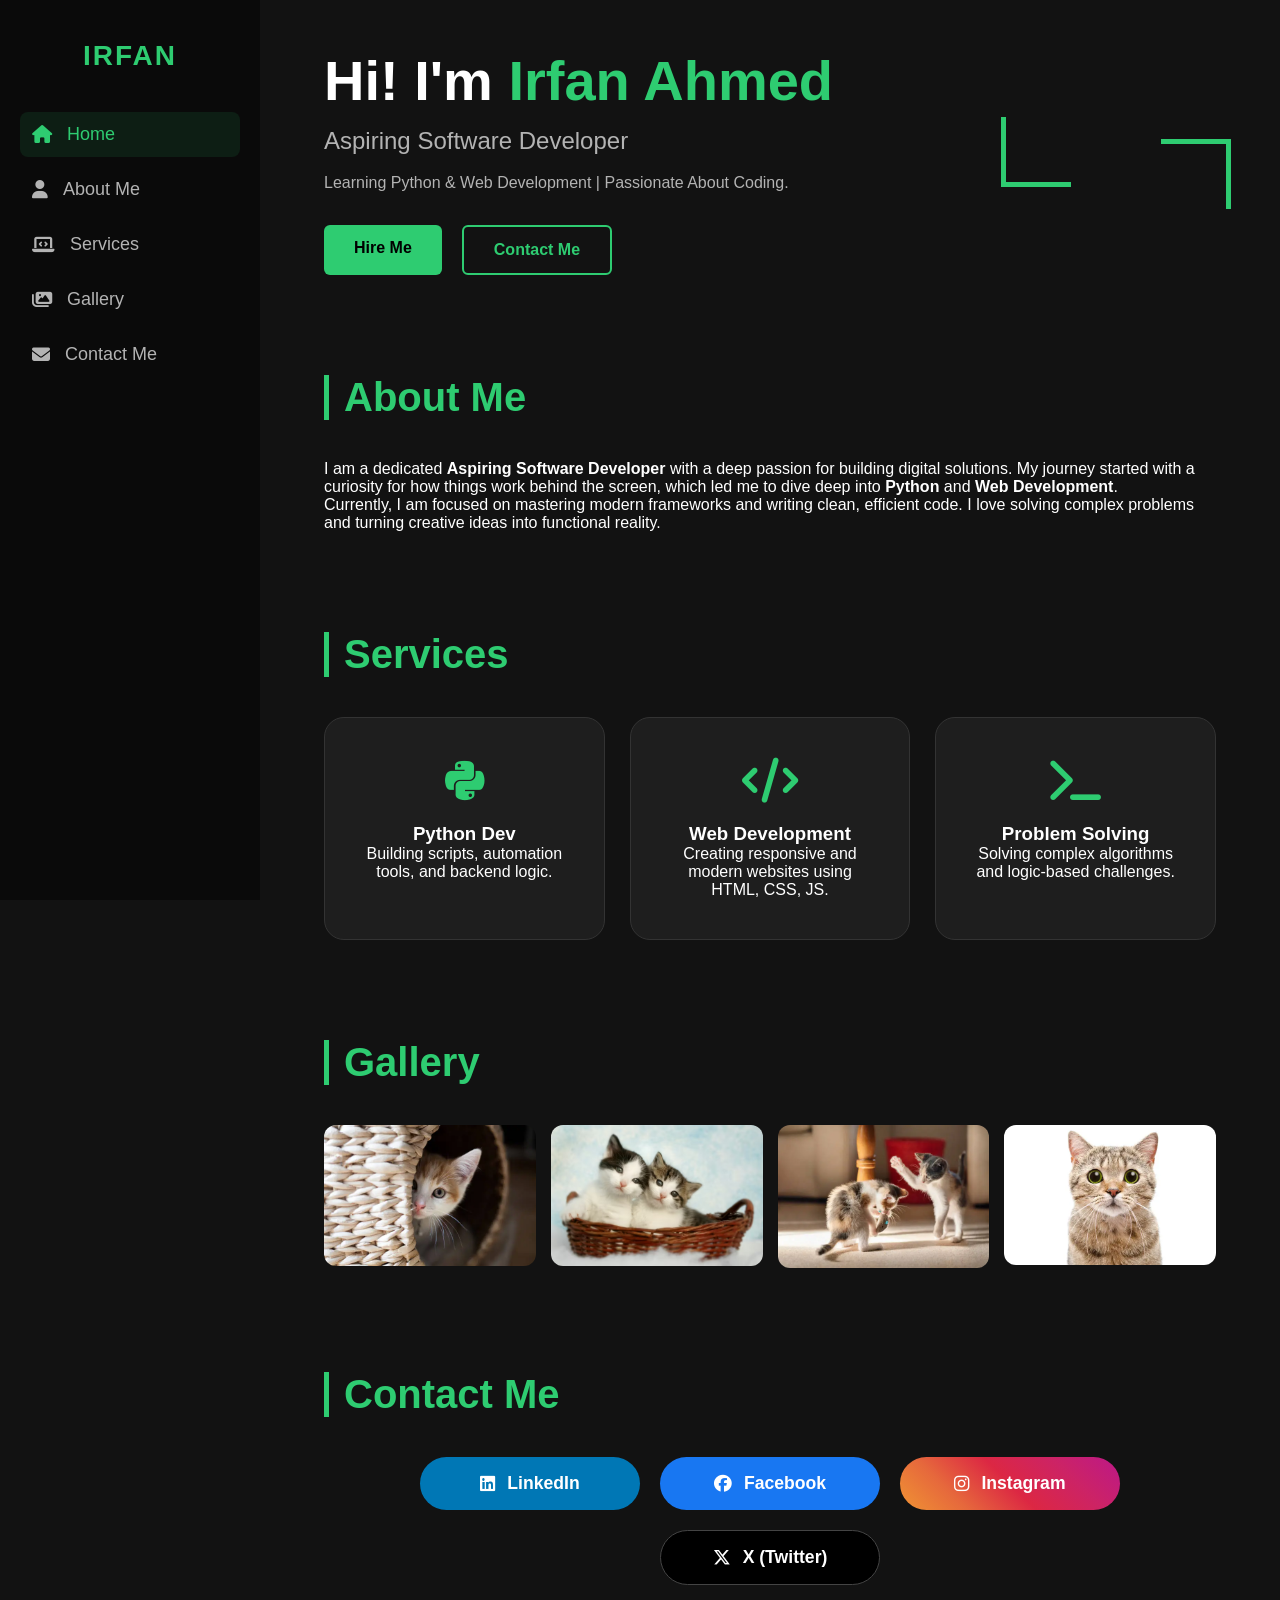
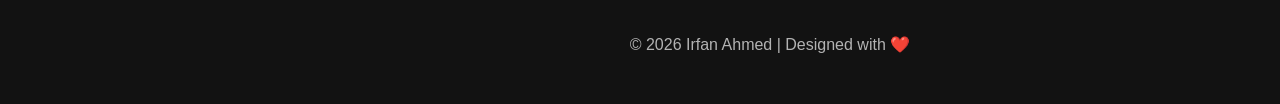
==== index.html @ c58e67e4 "code update" ====
<!DOCTYPE html>
<html lang="en">
<head>
    <meta charset="UTF-8">
    <meta name="viewport" content="width=device-width, initial-scale=1.0">
    <title>Irfan Ahmed | Portfolio</title>
    <link rel="stylesheet" href="style.css">
    <link rel="stylesheet" href="https://cdnjs.cloudflare.com/ajax/libs/font-awesome/6.4.0/css/all.min.css">
</head>
<body>

    <div class="menu-btn" id="menuBtn">
        <i class="fas fa-bars"></i>
    </div>

    <div class="container">
        <nav class="sidebar" id="sidebar">
            <div class="logo">IRFAN</div>
            <ul>
                <li class="active"><a href="#home"><i class="fas fa-home"></i> Home</a></li>
                <li><a href="#about"><i class="fas fa-user"></i> About Me</a></li>
                <li><a href="#services"><i class="fas fa-laptop-code"></i> Services</a></li>
                <li><a href="#gallery"><i class="fas fa-images"></i> Gallery</a></li>
                <li><a href="#contact"><i class="fas fa-envelope"></i> Contact Me</a></li>
            </ul>
        </nav>

        <main class="content">
            
            <section id="home" class="section reduced-gap">
                <div class="hero-wrapper">
                    <div class="hero-text">
                        <h1>Hi! I'm <span>Irfan Ahmed</span></h1>
                        <h3>Aspiring Software Developer</h3>
                        <p>Learning Python & Web Development | Passionate About Coding.</p>
                        <div class="btn-group">
                            <a href="#contact" class="btn btn-fill">Hire Me</a>
                            <a href="#contact" class="btn btn-outline">Contact Me</a>
                        </div>
                    </div>
                    <div class="hero-img">
                        <div class="img-box">
                            <img src="image/photo.JPG" alt="">
                            <div class="frame top-right"></div>
                            <div class="frame bottom-left"></div>
                        </div>
                    </div>
                </div>
            </section>

            <section id="about" class="section reduced-gap">
                <h2 class="section-title">About Me</h2>
                <div class="about-card">
                    <p>I am a dedicated <strong>Aspiring Software Developer</strong> with a deep passion for building digital solutions. My journey started with a curiosity for how things work behind the screen, which led me to dive deep into <strong>Python</strong> and <strong>Web Development</strong>.</p>
                    <p>Currently, I am focused on mastering modern frameworks and writing clean, efficient code. I love solving complex problems and turning creative ideas into functional reality.</p>
                </div>
            </section>

            <section id="services" class="section reduced-gap">
                <h2 class="section-title">Services</h2>
                <div class="services-grid">
                    <div class="service-card">
                        <i class="fab fa-python"></i>
                        <h3>Python Dev</h3>
                        <p>Building scripts, automation tools, and backend logic.</p>
                    </div>
                    <div class="service-card">
                        <i class="fas fa-code"></i>
                        <h3>Web Development</h3>
                        <p>Creating responsive and modern websites using HTML, CSS, JS.</p>
                    </div>
                    <div class="service-card">
                        <i class="fas fa-terminal"></i>
                        <h3>Problem Solving</h3>
                        <p>Solving complex algorithms and logic-based challenges.</p>
                    </div>
                </div>
            </section>

            <section id="gallery" class="section reduced-gap">
                <h2 class="section-title">Gallery</h2>
                <div class="gallery-grid">
                    <div class="gallery-item"><img src="image/cat.png" alt="Work 1"></div>
                    <div class="gallery-item"><img src="image/cat2.png" alt="Work 2"></div>
                    <div class="gallery-item"><img src="image/cat3.png" alt="Work 3"></div>
                    <div class="gallery-item"><img src="image/cat4.png" alt="Work 4"></div>
                </div>
            </section>

            <section id="contact" class="section reduced-gap">
                <h2 class="section-title">Contact Me</h2>
                <div class="social-wrapper">
                    <a href="https://linkedin.com/in/irfan-ahmed-ofc" target="_blank" class="social-btn linkedin">
                        <i class="fab fa-linkedin"></i> LinkedIn
                    </a>
                    <a href="https://facebook.com/irfanahmed.ofc" target="_blank" class="social-btn facebook">
                        <i class="fab fa-facebook"></i> Facebook
                    </a>
                    <a href="https://instagram.com/irfanahmed.ofc" target="_blank" class="social-btn instagram">
                        <i class="fab fa-instagram"></i> Instagram
                    </a>
                    <a href="https://x.com/Irfan_ahmed_ofc" target="_blank" class="social-btn x-twitter">
                        <i class="fab fa-x-twitter"></i> X (Twitter)
                    </a>
                </div>
                <footer class="footer">
                    <p>© 2026 Irfan Ahmed | Designed with ❤️</p>
                </footer>
            </section>

        </main>
    </div>

    <script src="script.js"></script>
</body>
</html>
---- style.css ----
:root {
    --primary: #2ecc71; 
    --dark: #121212;
    --sidebar-bg: #0a0a0a;
    --card-bg: #1e1e1e;
    --text-main: #ffffff;
    --text-dim: #b3b3b3;
    --transition: all 0.3s cubic-bezier(0.4, 0, 0.2, 1);
}

* {
    margin: 0; padding: 0; box-sizing: border-box;
    scroll-behavior: smooth;
    font-family: 'Segoe UI', Roboto, sans-serif;
}

body { background: var(--dark); color: var(--text-main); overflow-x: hidden; }

.sidebar {
    width: 260px; height: 100vh; background: var(--sidebar-bg);
    position: fixed; left: 0; top: 0; padding: 40px 20px;
    z-index: 1000; transition: var(--transition);
}

.logo { font-size: 28px; font-weight: 800; color: var(--primary); text-align: center; margin-bottom: 40px; letter-spacing: 2px; }

.sidebar ul { list-style: none; }
.sidebar li { margin-bottom: 10px; border-radius: 8px; transition: var(--transition); }
.sidebar li.active { background: rgba(46, 204, 113, 0.1); }
.sidebar a { text-decoration: none; color: var(--text-dim); display: flex; align-items: center; gap: 15px; font-size: 18px; padding: 12px; }
.sidebar li.active a, .sidebar li:hover a { color: var(--primary); }

.content { margin-left: 260px; padding: 0 5%; width: calc(100% - 260px); }
.section { min-height: 100vh; padding: 100px 0; display: flex; flex-direction: column; justify-content: center; }
.reduced-gap {
    min-height: auto !important; padding-top: 50px !important; padding-bottom: 50px !important; }
.section-title { font-size: 2.5rem; margin-bottom: 40px; color: var(--primary); border-left: 5px solid var(--primary); padding-left: 15px; }

.hero-wrapper { display: flex; align-items: center; justify-content: space-between; gap: 50px; }
.hero-text h1 { font-size: 3.5rem; line-height: 1.1; }
.hero-text h1 span { color: var(--primary); }
.hero-text h3 { color: var(--text-dim); font-weight: 400; margin: 15px 0; font-size: 1.5rem; }
.hero-text p { color: var(--text-dim); max-width: 500px; line-height: 1.6; }

.btn-group { display: flex; gap: 20px; margin-top: 30px; }
.btn { 
    position: relative; overflow: hidden; padding: 14px 30px; 
    border-radius: 6px; text-decoration: none; font-weight: bold; 
    transition: var(--transition); text-align: center;
}
.btn-fill { background: var(--primary); color: #000; border: none; }
.btn-outline { border: 2px solid var(--primary); color: var(--primary); }

.btn:hover { transform: translateY(-5px); box-shadow: 0 10px 20px rgba(46, 204, 113, 0.3); }
.btn:active { transform: translateY(-2px); }

.hero-img .img-box { position: relative; width: 200px; animation: float 4s ease-in-out infinite; }
.img-box img { width: 100%; border-radius: 15px; filter: grayscale(30%); }
.frame { position: absolute; width: 70px; height: 70px; border: 5px solid var(--primary); z-index: -1; }
.top-right { top: -15px; right: -15px; border-left: 0; border-bottom: 0; }
.bottom-left { bottom: -15px; left: -15px; border-right: 0; border-top: 0; }

@keyframes float {
    0%, 100% { transform: translateY(0); }
    50% { transform: translateY(-20px); }
}

.services-grid { display: grid; grid-template-columns: repeat(auto-fit, minmax(280px, 1fr)); gap: 25px; }
.service-card { 
    background: var(--card-bg); padding: 40px; border-radius: 20px; 
    text-align: center; transition: var(--transition); border: 1px solid #333;
}
.service-card i { font-size: 45px; color: var(--primary); margin-bottom: 20px; transition: 0.5s; }
.service-card:hover { transform: translateY(-10px); border-color: var(--primary); background: #252525; }
.service-card:hover i { transform: rotateY(360deg); }

.gallery-grid { display: grid; grid-template-columns: repeat(auto-fit, minmax(200px, 1fr)); gap: 15px; }
.gallery-item img { width: 100%; border-radius: 12px; transition: var(--transition); cursor: pointer; }
.gallery-item img:hover { transform: scale(1.05); filter: brightness(1.2); }

.social-wrapper { display: flex; flex-wrap: wrap; justify-content: center; gap: 20px; }
.social-btn { 
    padding: 16px 35px; border-radius: 50px; text-decoration: none; 
    color: #fff; font-weight: bold; display: flex; align-items: center; gap: 12px;
    transition: var(--transition); font-size: 1.1rem; min-width: 220px; justify-content: center;
    position: relative; overflow: hidden;
}
.linkedin { background: #0077b5; }
.facebook { background: #1877f2; }
.instagram { background: linear-gradient(45deg, #f09433, #e6683c, #dc2743, #cc2366, #bc1888); }
.x-twitter { background: #000; border: 1px solid #444; }

.social-btn:hover { transform: scale(1.1) rotate(-2deg); box-shadow: 0 10px 25px rgba(0,0,0,0.5); }

.ripple {
    position: absolute; background: rgba(255, 255, 255, 0.4);
    transform: translate(-50%, -50%); pointer-events: none;
    border-radius: 50%; animation: ripple-ani 0.6s linear;
}
@keyframes ripple-ani {
    from { width: 0; height: 0; opacity: 0.5; }
    to { width: 500px; height: 500px; opacity: 0; }
}

.footer { margin-top: 50px; text-align: center; color: var(--text-dim); }

.menu-btn { display: none; position: fixed; top: 20px; right: 20px; background: var(--primary); color: #000; padding: 12px; border-radius: 8px; z-index: 2000; cursor: pointer; }

@media (max-width: 992px) {
    .sidebar { left: -100%; width: 250px; }
    .sidebar.active { left: 0; }
    .menu-btn { display: block; }
    .content { margin-left: 0; width: 100%; }
    .hero-wrapper { flex-direction: column-reverse; text-align: center; }
    .btn-group { justify-content: center; }
    .hero-text h1 { font-size: 2.8rem; }
}
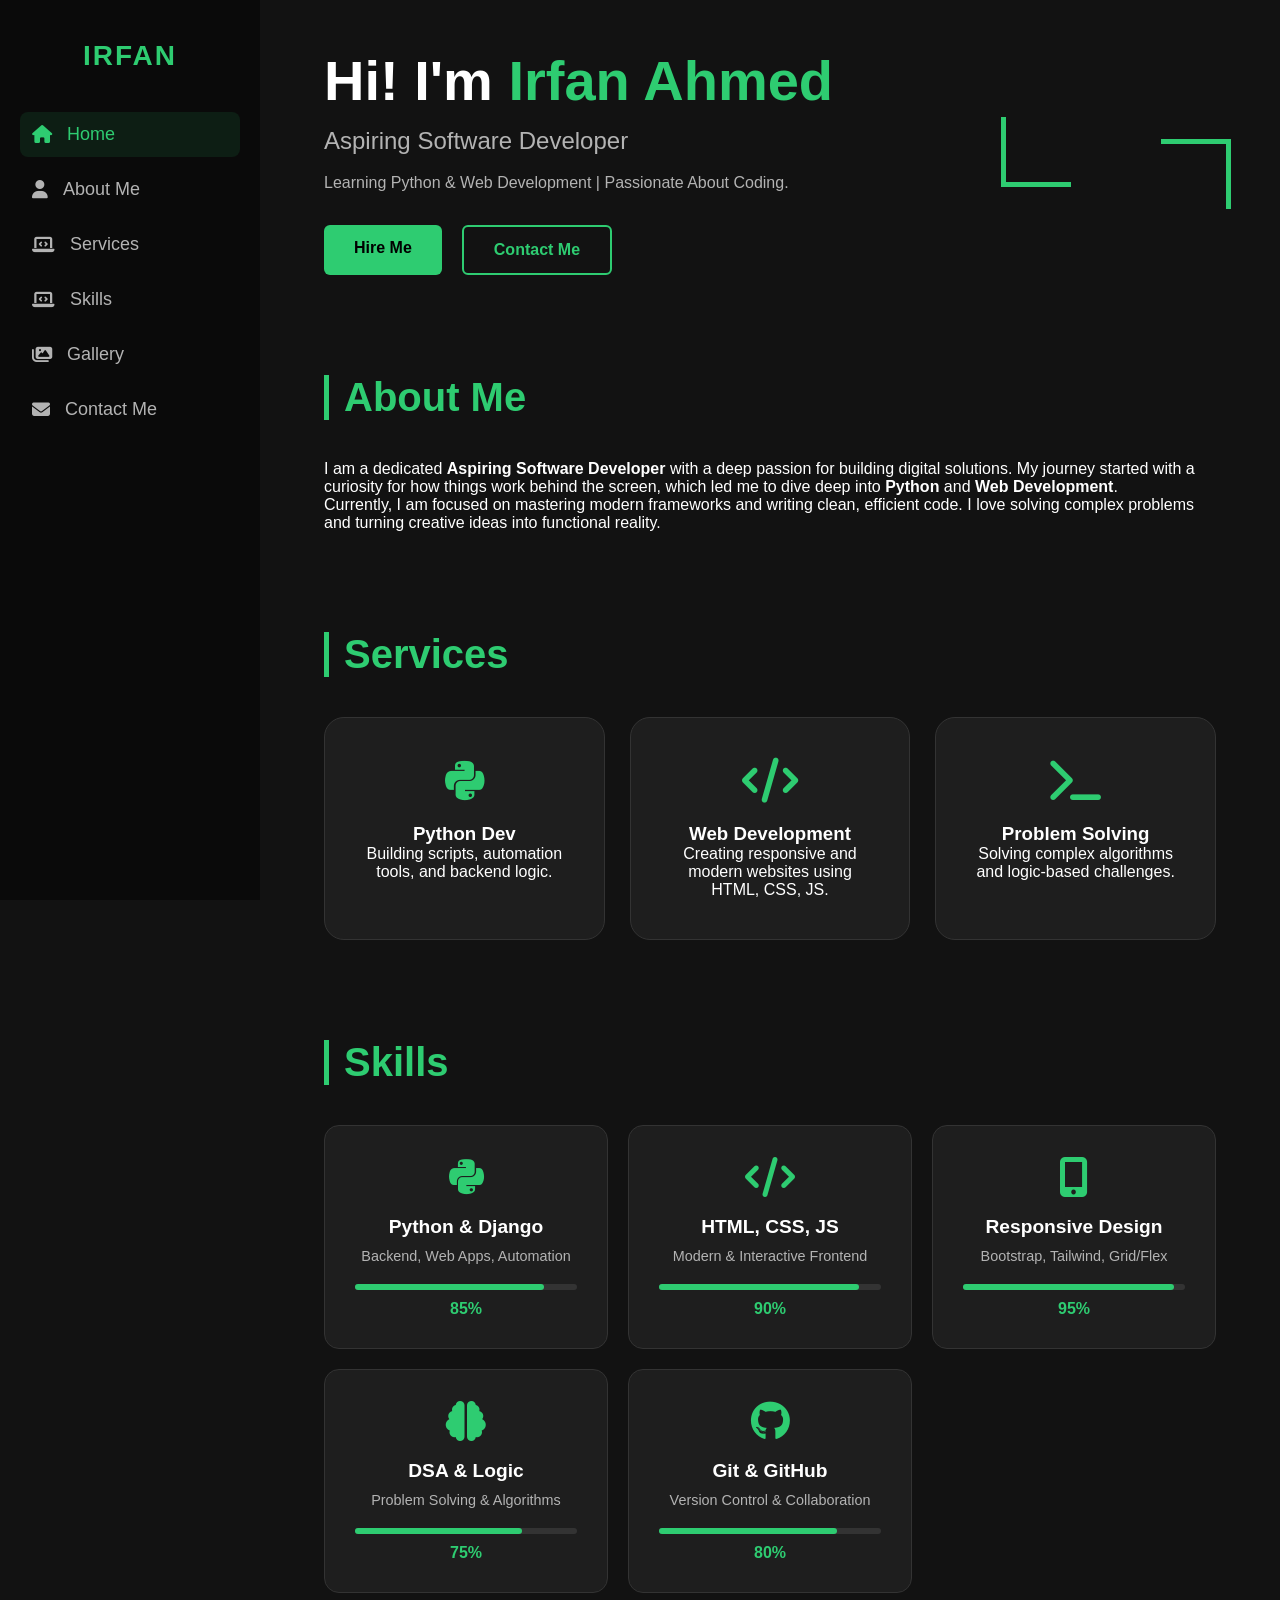
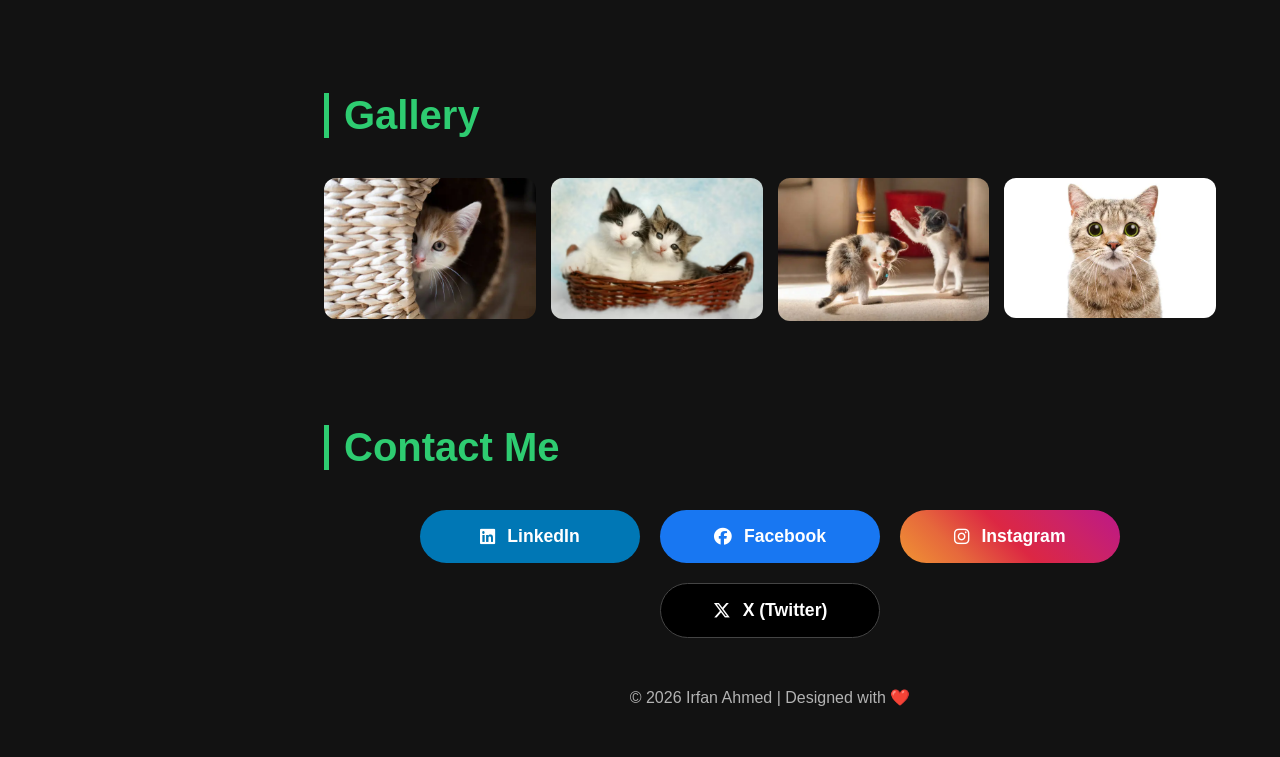
==== commit f490c6c0: "added skills" ====
--- a/index.html
+++ b/index.html
@@ -20,6 +20,7 @@
                 <li class="active"><a href="#home"><i class="fas fa-home"></i> Home</a></li>
                 <li><a href="#about"><i class="fas fa-user"></i> About Me</a></li>
                 <li><a href="#services"><i class="fas fa-laptop-code"></i> Services</a></li>
+                <li><a href="#skills"><i class="fas fa-laptop-code"></i> Skills</a></li>
                 <li><a href="#gallery"><i class="fas fa-images"></i> Gallery</a></li>
                 <li><a href="#contact"><i class="fas fa-envelope"></i> Contact Me</a></li>
             </ul>
@@ -77,6 +78,61 @@
                 </div>
             </section>
 
+            <section id="skills" class="section reduced-gap">
+                <h2 class="section-title">Skills</h2>
+                <div class="skills-grid">
+                    <div class="skill-card">
+                        <div class="skill-icon"><i class="fab fa-python"></i></div>
+                        <h3>Python & Django</h3>
+                        <p>Backend, Web Apps, Automation</p>
+                        <div class="skill-progress">
+                            <div class="progress" style="width: 85%;"></div>
+                        </div>
+                        <span class="percent">85%</span>
+                    </div>
+
+                    <div class="skill-card">
+                        <div class="skill-icon"><i class="fas fa-code"></i></div>
+                        <h3>HTML, CSS, JS</h3>
+                        <p>Modern & Interactive Frontend</p>
+                        <div class="skill-progress">
+                            <div class="progress" style="width: 90%;"></div>
+                        </div>
+                        <span class="percent">90%</span>
+                    </div>
+
+                    <div class="skill-card">
+                        <div class="skill-icon"><i class="fas fa-mobile-alt"></i></div>
+                        <h3>Responsive Design</h3>
+                        <p>Bootstrap, Tailwind, Grid/Flex</p>
+                        <div class="skill-progress">
+                            <div class="progress" style="width: 95%;"></div>
+                        </div>
+                        <span class="percent">95%</span>
+                    </div>
+
+                    <div class="skill-card">
+                        <div class="skill-icon"><i class="fas fa-brain"></i></div>
+                        <h3>DSA & Logic</h3>
+                        <p>Problem Solving & Algorithms</p>
+                        <div class="skill-progress">
+                            <div class="progress" style="width: 75%;"></div>
+                        </div>
+                        <span class="percent">75%</span>
+                    </div>
+
+                    <div class="skill-card">
+                        <div class="skill-icon"><i class="fab fa-github"></i></div>
+                        <h3>Git & GitHub</h3>
+                        <p>Version Control & Collaboration</p>
+                        <div class="skill-progress">
+                            <div class="progress" style="width: 80%;"></div>
+                        </div>
+                        <span class="percent">80%</span>
+                     </div>
+                </div>
+            </section>
+
             <section id="gallery" class="section reduced-gap">
                 <h2 class="section-title">Gallery</h2>
                 <div class="gallery-grid">
--- a/style.css
+++ b/style.css
@@ -32,8 +32,7 @@
 
 .content { margin-left: 260px; padding: 0 5%; width: calc(100% - 260px); }
 .section { min-height: 100vh; padding: 100px 0; display: flex; flex-direction: column; justify-content: center; }
-.reduced-gap {
-    min-height: auto !important; padding-top: 50px !important; padding-bottom: 50px !important; }
+.reduced-gap { min-height: auto !important; padding-top: 50px !important; padding-bottom: 50px !important; }
 .section-title { font-size: 2.5rem; margin-bottom: 40px; color: var(--primary); border-left: 5px solid var(--primary); padding-left: 15px; }
 
 .hero-wrapper { display: flex; align-items: center; justify-content: space-between; gap: 50px; }
@@ -73,6 +72,17 @@
 .service-card i { font-size: 45px; color: var(--primary); margin-bottom: 20px; transition: 0.5s; }
 .service-card:hover { transform: translateY(-10px); border-color: var(--primary); background: #252525; }
 .service-card:hover i { transform: rotateY(360deg); }
+
+.skills-grid { display: grid; grid-template-columns: repeat(auto-fit, minmax(250px, 1fr)); gap: 20px; }
+.skill-card { background: var(--card-bg); padding: 30px; border-radius: 15px; text-align: center; border: 1px solid #333; transition: var(--transition); position: relative; overflow: hidden; }
+.skill-icon { font-size: 40px; color: var(--primary); margin-bottom: 15px; }
+.skill-card h3 { font-size: 1.2rem; margin-bottom: 10px; }
+.skill-card p { font-size: 0.9rem; color: var(--text-dim); margin-bottom: 20px; }
+.skill-progress { height: 6px; background: #333; border-radius: 10px; margin-bottom: 10px; }
+.skill-progress .progress { height: 100%; background: var(--primary); border-radius: 10px; width: 0; transition: width 1.5s ease-in-out; }
+.percent { font-weight: bold; color: var(--primary); }
+.skill-card:hover { transform: translateY(-10px); border-color: var(--primary); box-shadow: 0 10px 20px rgba(46, 204, 113, 0.1); }
+.skill-card:hover .skill-icon { transform: scale(1.1); }
 
 .gallery-grid { display: grid; grid-template-columns: repeat(auto-fit, minmax(200px, 1fr)); gap: 15px; }
 .gallery-item img { width: 100%; border-radius: 12px; transition: var(--transition); cursor: pointer; }
@@ -114,4 +124,5 @@
     .hero-wrapper { flex-direction: column-reverse; text-align: center; }
     .btn-group { justify-content: center; }
     .hero-text h1 { font-size: 2.8rem; }
-}+}
+
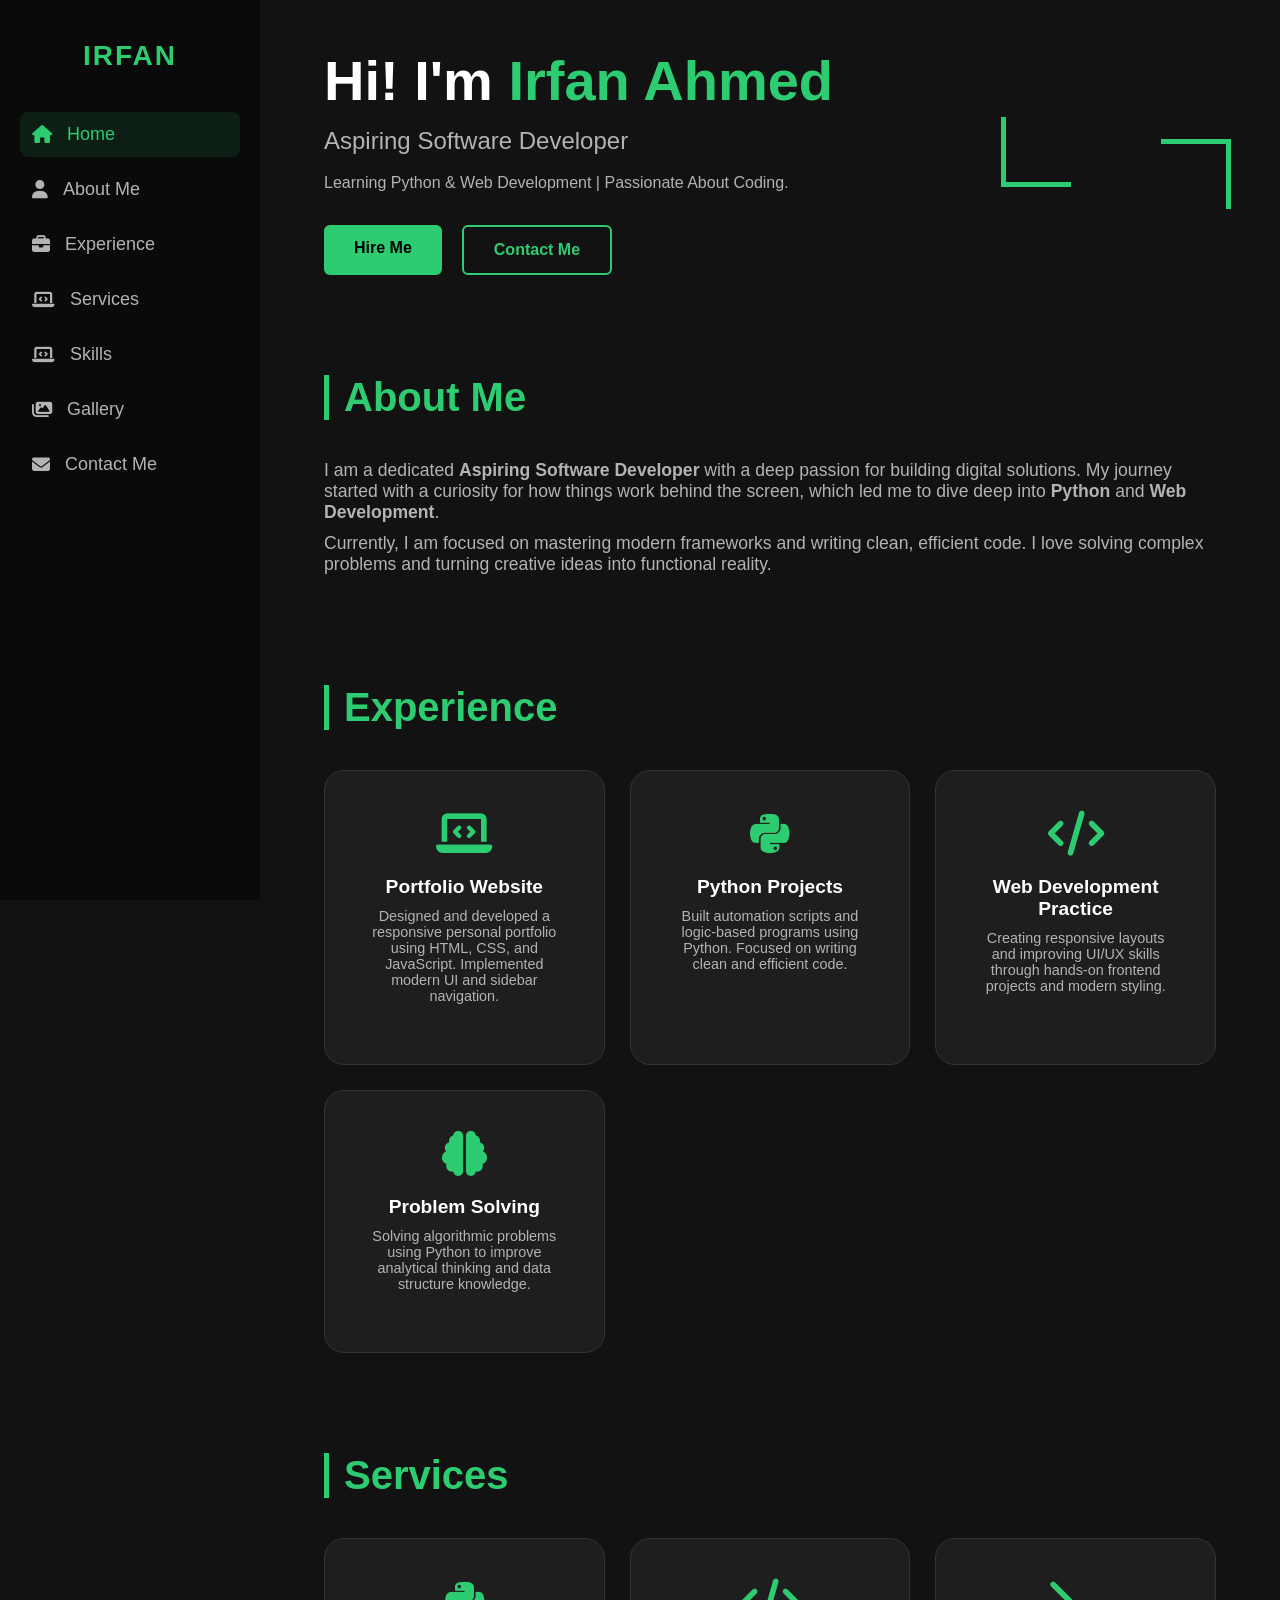
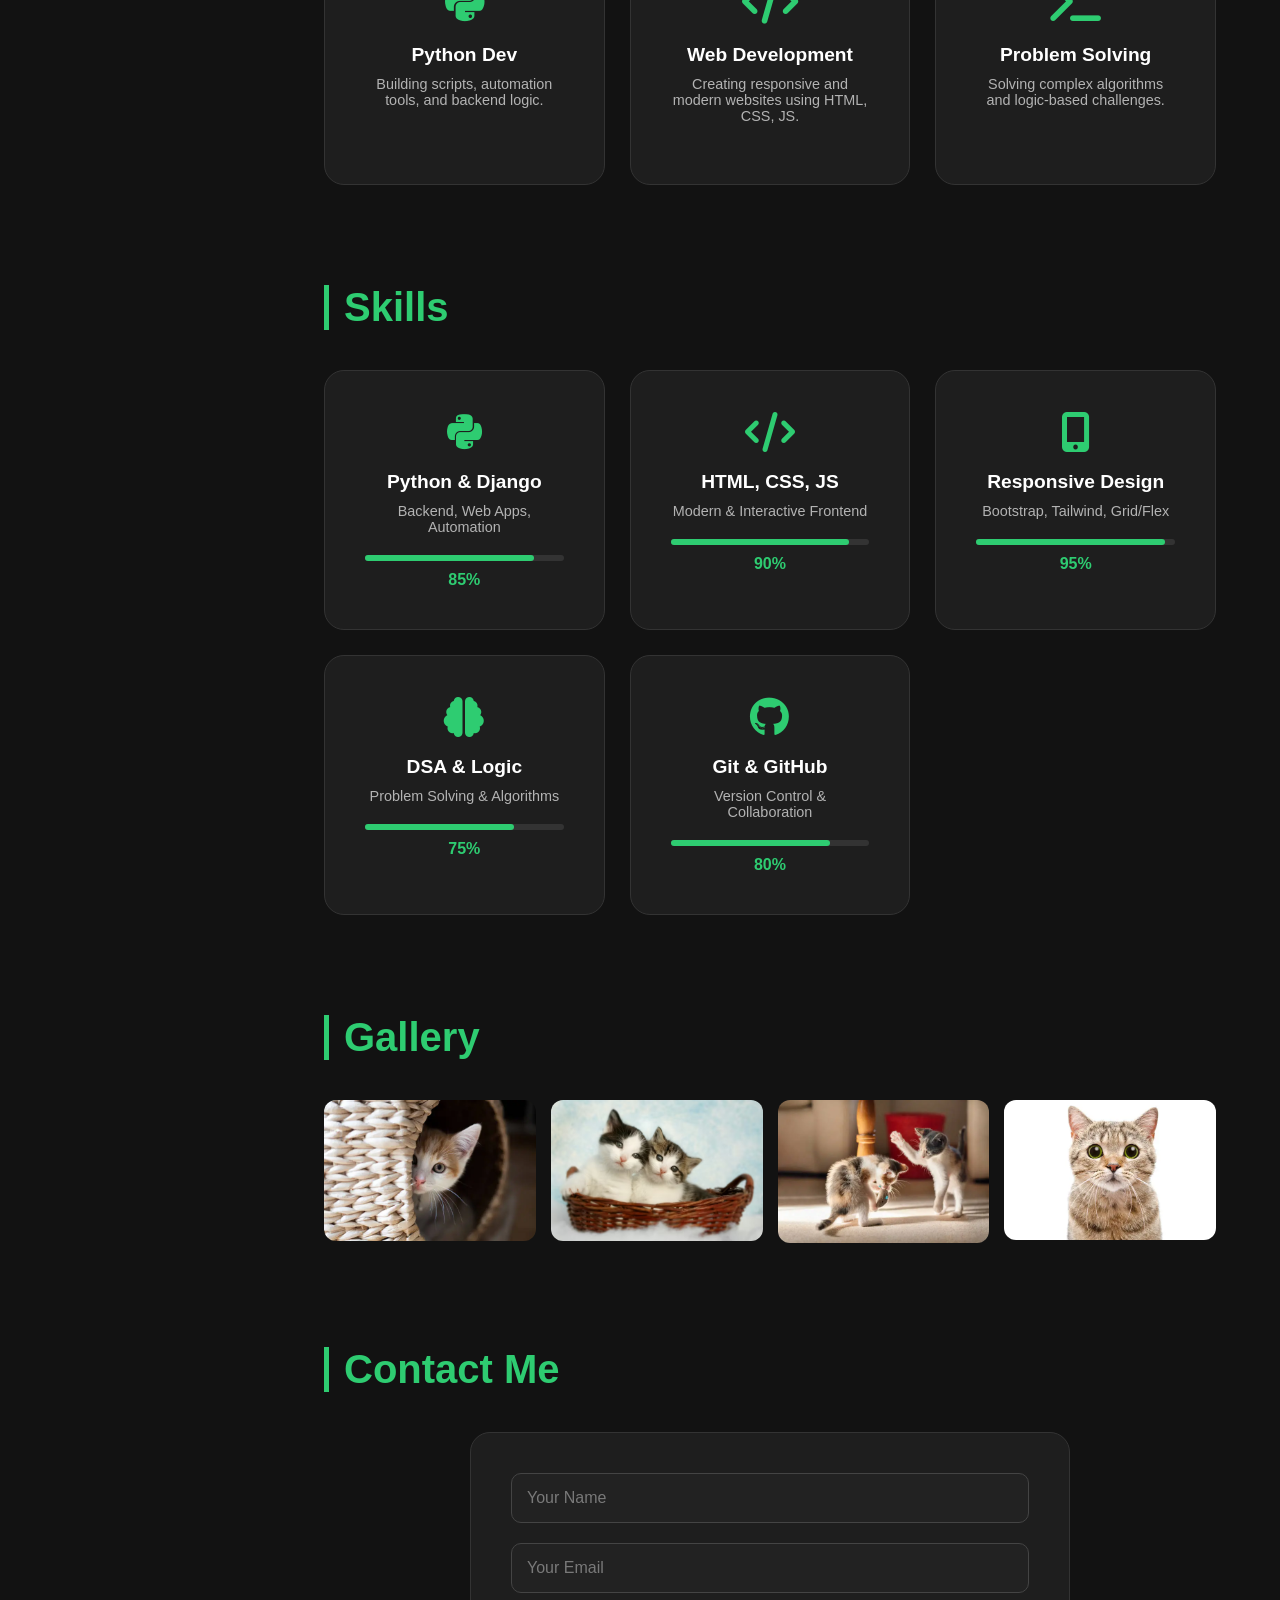
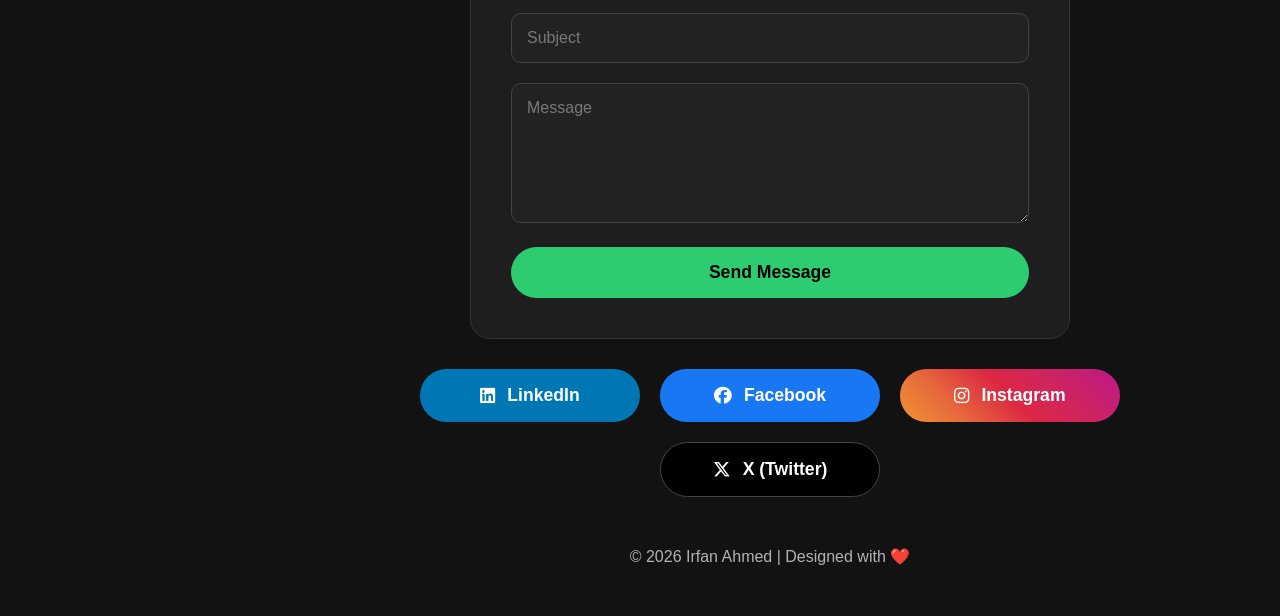
==== commit 0bd7125d: "code update" ====
--- a/index.html
+++ b/index.html
@@ -19,6 +19,7 @@
             <ul>
                 <li class="active"><a href="#home"><i class="fas fa-home"></i> Home</a></li>
                 <li><a href="#about"><i class="fas fa-user"></i> About Me</a></li>
+                <li><a href="#experience"><i class="fas fa-briefcase"></i> Experience</a></li>
                 <li><a href="#services"><i class="fas fa-laptop-code"></i> Services</a></li>
                 <li><a href="#skills"><i class="fas fa-laptop-code"></i> Skills</a></li>
                 <li><a href="#gallery"><i class="fas fa-images"></i> Gallery</a></li>
@@ -57,6 +58,32 @@
                 </div>
             </section>
 
+            <section id="experience" class="section reduced-gap">
+                <h2 class="section-title">Experience</h2>
+                <div class="services-grid">
+                    <div class="service-card">
+                        <i class="fas fa-laptop-code"></i>
+                        <h3>Portfolio Website</h3>
+                        <p>Designed and developed a responsive personal portfolio using HTML, CSS, and JavaScript. Implemented modern UI and sidebar navigation.</p>
+                    </div>
+                    <div class="service-card">
+                        <i class="fab fa-python"></i>
+                        <h3>Python Projects</h3>
+                        <p>Built automation scripts and logic-based programs using Python. Focused on writing clean and efficient code.</p>
+                    </div>
+                    <div class="service-card">
+                        <i class="fas fa-code"></i>
+                        <h3>Web Development Practice</h3>
+                        <p>Creating responsive layouts and improving UI/UX skills through hands-on frontend projects and modern styling.</p>
+                    </div>
+                    <div class="service-card">
+                        <i class="fas fa-brain"></i>
+                        <h3>Problem Solving</h3>
+                        <p>Solving algorithmic problems using Python to improve analytical thinking and data structure knowledge.</p>
+                    </div>
+                </div>
+            </section>
+
             <section id="services" class="section reduced-gap">
                 <h2 class="section-title">Services</h2>
                 <div class="services-grid">
@@ -143,8 +170,24 @@
                 </div>
             </section>
 
-            <section id="contact" class="section reduced-gap">
-                <h2 class="section-title">Contact Me</h2>
+             <section id="contact" class="section reduced-gap">
+                <h2 class="section-title">Contact Me</h2> 
+                <div class="contact-container">
+                <form action="https://formspree.io/f/xbdwjrvw" method="POST" class="contact-form">
+                    <div class="input-group">
+                        <input type="text" name="name" placeholder="Your Name" required>
+                    </div>
+                    <div class="input-group">
+                        <input type="email" name="email" placeholder="Your Email" required>
+                    </div>
+                    <div class="input-group">
+                        <input type="text" name="subject" placeholder="Subject" required>
+                    </div>
+                    <div class="input-group">
+                        <textarea name="message" placeholder="Message" rows="6" required></textarea>
+                    </div>
+                    <button type="submit" class="btn btn-fill submit-btn">Send Message</button>
+                </form>
                 <div class="social-wrapper">
                     <a href="https://linkedin.com/in/irfan-ahmed-ofc" target="_blank" class="social-btn linkedin">
                         <i class="fab fa-linkedin"></i> LinkedIn
@@ -159,10 +202,12 @@
                         <i class="fab fa-x-twitter"></i> X (Twitter)
                     </a>
                 </div>
+                </div>
+
                 <footer class="footer">
                     <p>© 2026 Irfan Ahmed | Designed with ❤️</p>
                 </footer>
-            </section>
+             </section>
 
         </main>
     </div>
--- a/style.css
+++ b/style.css
@@ -63,6 +63,7 @@
     0%, 100% { transform: translateY(0); }
     50% { transform: translateY(-20px); }
 }
+.about-card p { font-size: 1.1rem; color: var(--text-dim); margin-bottom: 10px; }
 
 .services-grid { display: grid; grid-template-columns: repeat(auto-fit, minmax(280px, 1fr)); gap: 25px; }
 .service-card { 
@@ -70,11 +71,13 @@
     text-align: center; transition: var(--transition); border: 1px solid #333;
 }
 .service-card i { font-size: 45px; color: var(--primary); margin-bottom: 20px; transition: 0.5s; }
+.service-card h3 { font-size: 1.2rem; margin-bottom: 10px; }
+.service-card p { font-size: 0.9rem; color: var(--text-dim); margin-bottom: 20px; }
 .service-card:hover { transform: translateY(-10px); border-color: var(--primary); background: #252525; }
 .service-card:hover i { transform: rotateY(360deg); }
 
-.skills-grid { display: grid; grid-template-columns: repeat(auto-fit, minmax(250px, 1fr)); gap: 20px; }
-.skill-card { background: var(--card-bg); padding: 30px; border-radius: 15px; text-align: center; border: 1px solid #333; transition: var(--transition); position: relative; overflow: hidden; }
+.skills-grid { display: grid; grid-template-columns: repeat(auto-fit, minmax(280px, 1fr)); gap: 25px; }
+.skill-card { background: var(--card-bg); padding: 40px; border-radius: 20px; text-align: center; border: 1px solid #333; transition: var(--transition); position: relative; overflow: hidden; }
 .skill-icon { font-size: 40px; color: var(--primary); margin-bottom: 15px; }
 .skill-card h3 { font-size: 1.2rem; margin-bottom: 10px; }
 .skill-card p { font-size: 0.9rem; color: var(--text-dim); margin-bottom: 20px; }
@@ -126,3 +129,20 @@
     .hero-text h1 { font-size: 2.8rem; }
 }
 
+
+.contact-form {background: var(--card-bg); padding: 40px; border-radius: 20px; border: 1px solid #333; max-width: 600px; margin: 0 auto 30px auto; transition: var(--transition);}
+.contact-form:hover { border-color: var(--primary); }
+.input-group { margin-bottom: 20px;}
+.input-group input, 
+.input-group textarea { width: 100%; padding: 15px; background: rgba(255, 255, 255, 0.02); border: 1px solid #444; border-radius: 10px; color: var(--text-main); font-size: 1rem; outline: none; transition: var(--transition); font-family: inherit; }
+.input-group input:focus, 
+.input-group textarea:focus { border-color: var(--primary); background: transparent; box-shadow: 0 0 15px rgba(46, 204, 113, 0.1);}
+.input-group input::placeholder,
+.input-group textarea::placeholder { color: var(--text-dim); opacity: 0.6;}
+.submit-btn { width: 100%; cursor: pointer; border: none; font-size: 1.1rem; padding: 15px 0; border-radius: 50px !important; display: block;}
+
+@media (max-width: 600px) {
+    .contact-form {
+        padding: 25px 15px;
+    }
+}
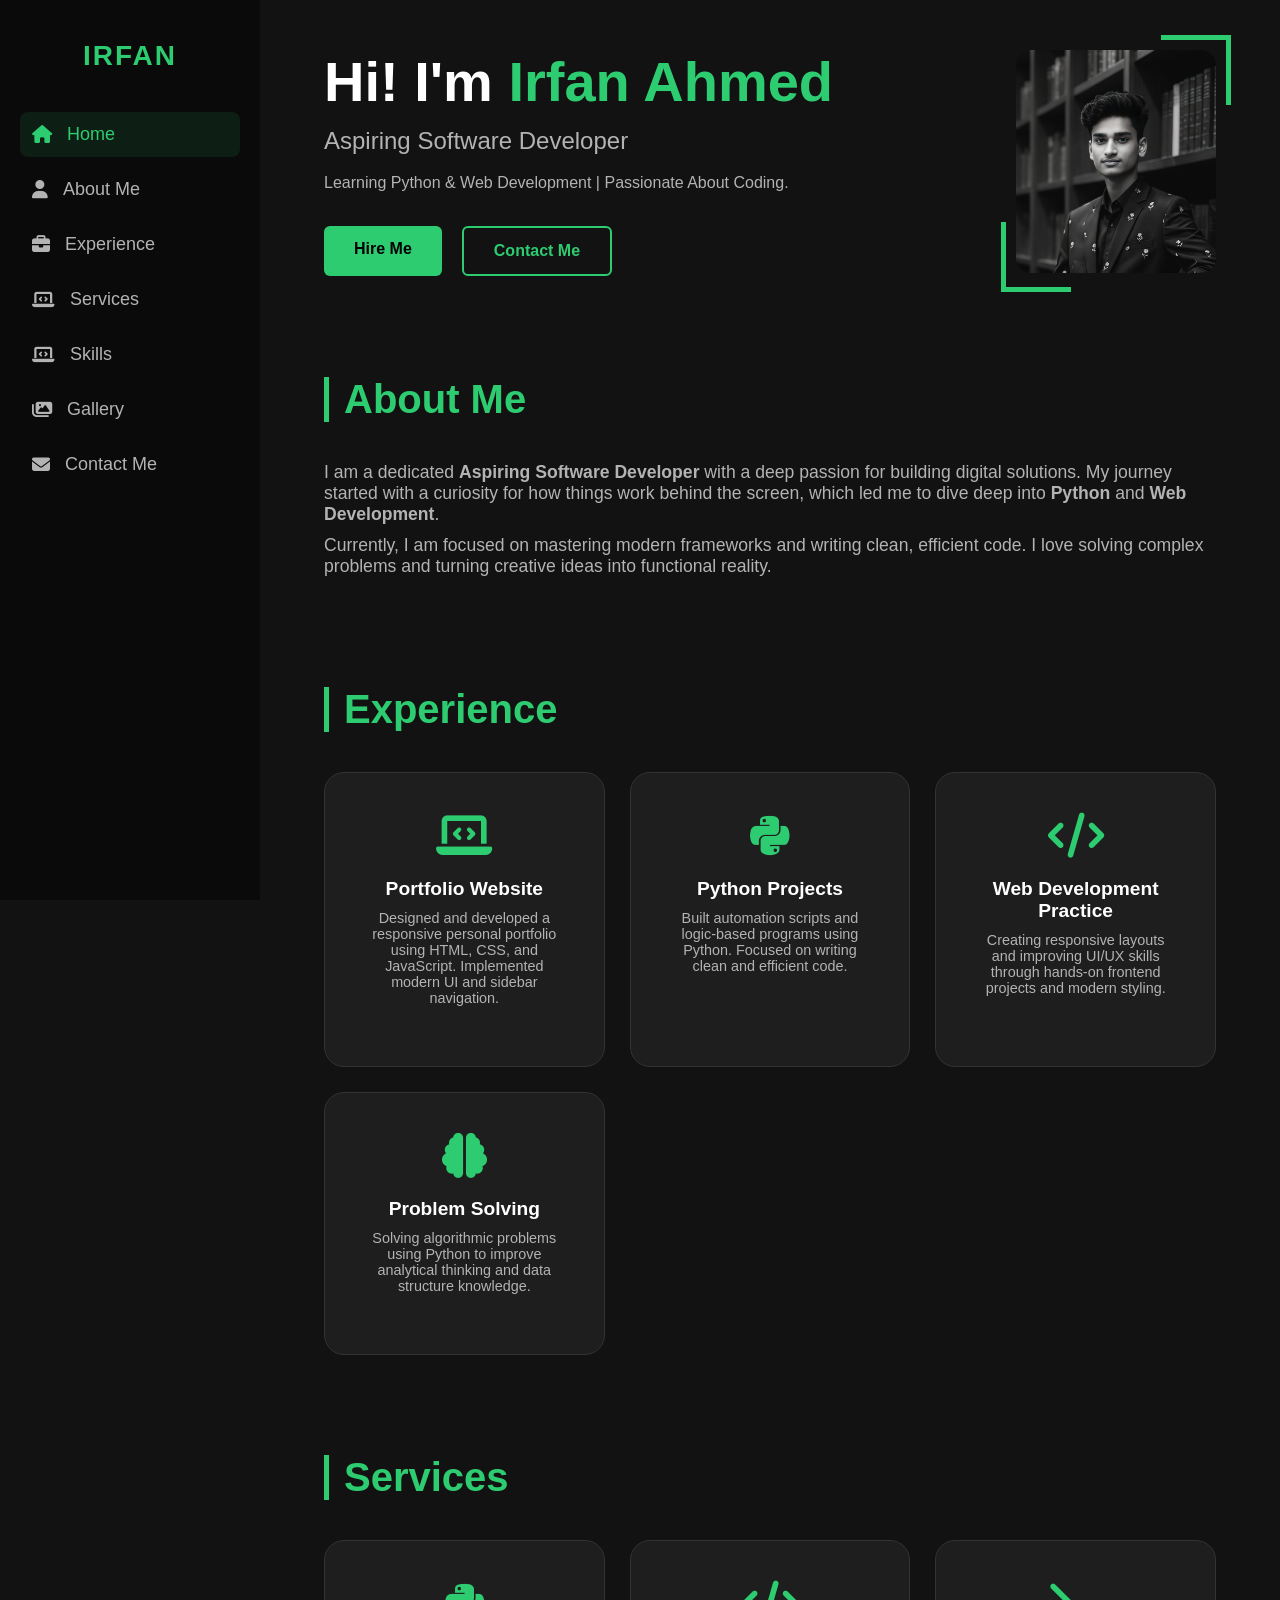
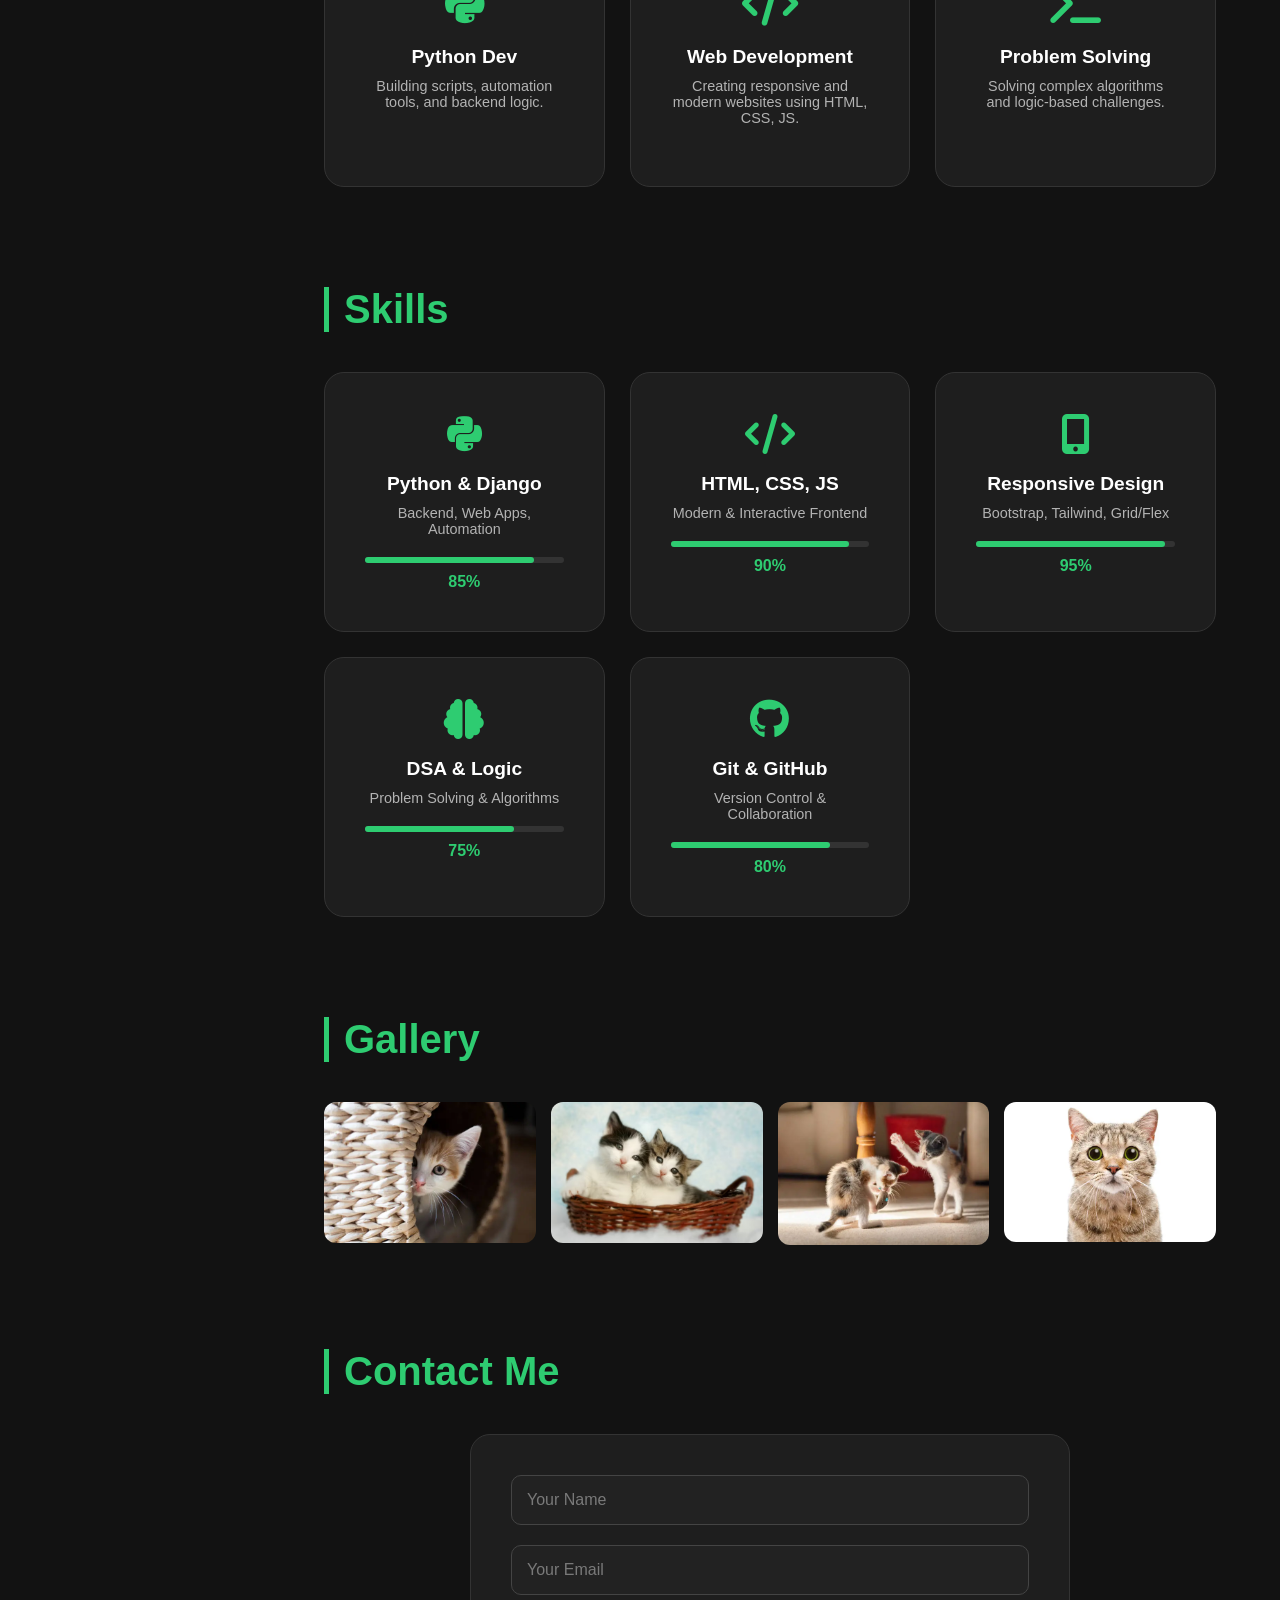
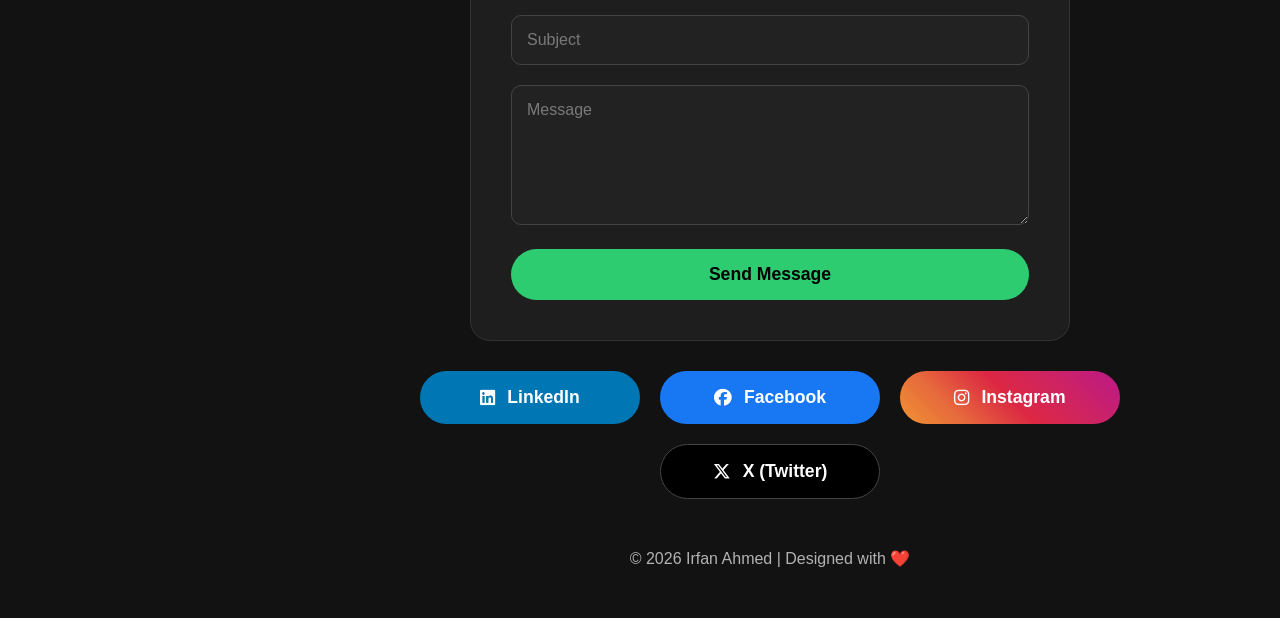
==== commit adad69e2: "update" ====
--- a/index.html
+++ b/index.html
@@ -42,7 +42,7 @@
                     </div>
                     <div class="hero-img">
                         <div class="img-box">
-                            <img src="image/photo.JPG" alt="">
+                            <img src="image/photo.png" alt="">
                             <div class="frame top-right"></div>
                             <div class="frame bottom-left"></div>
                         </div>
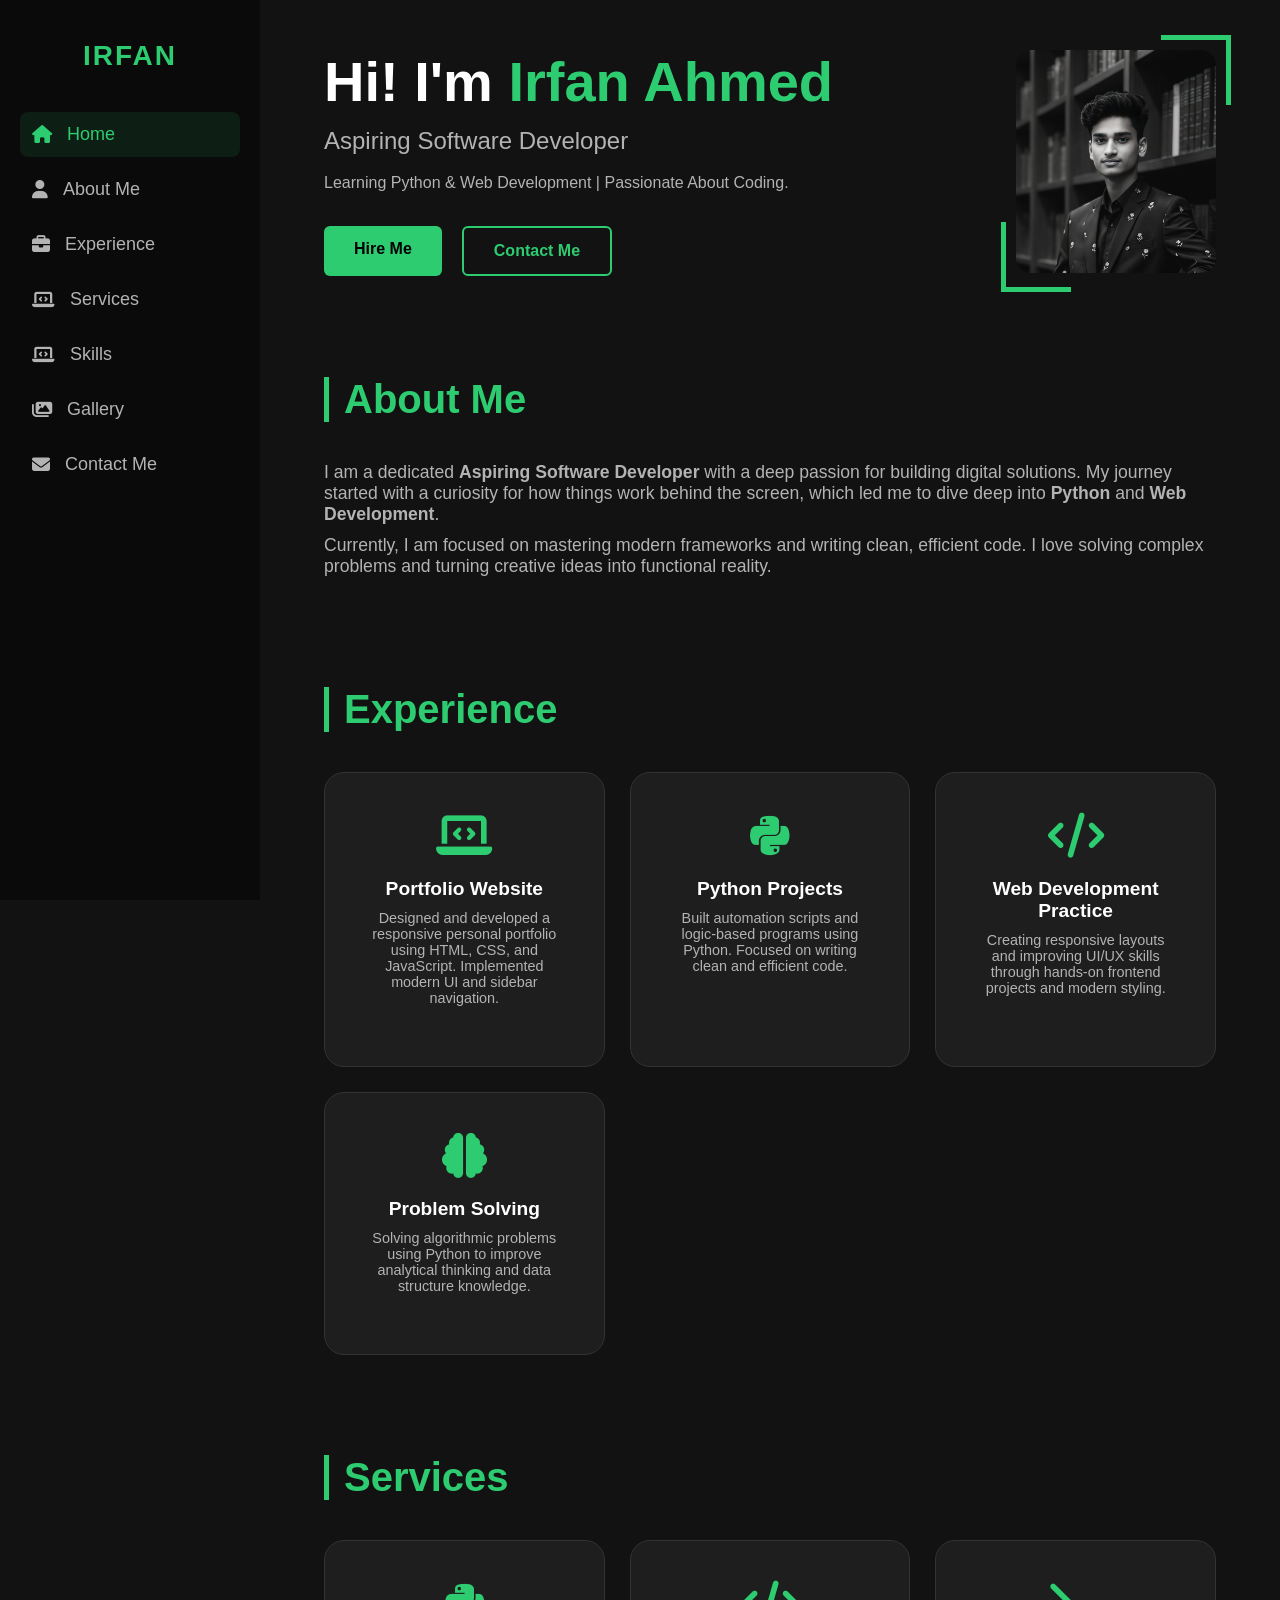
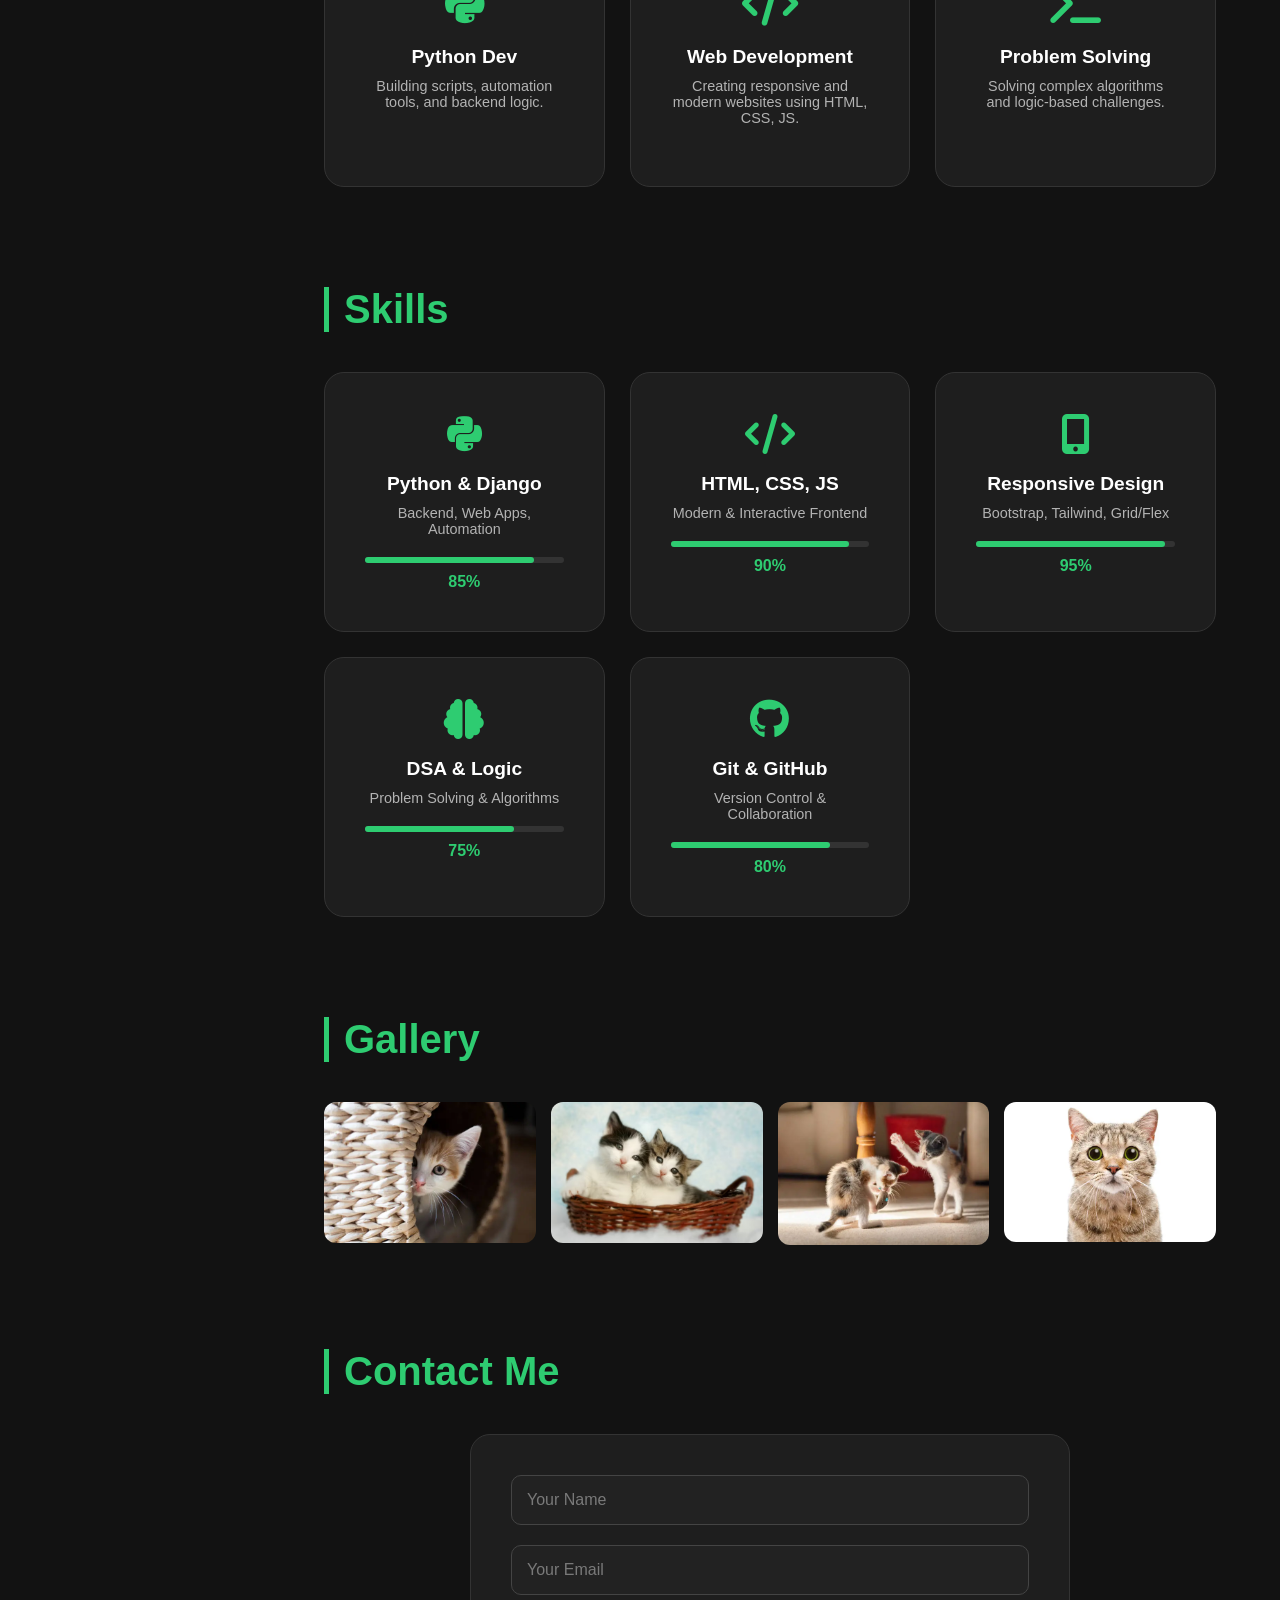
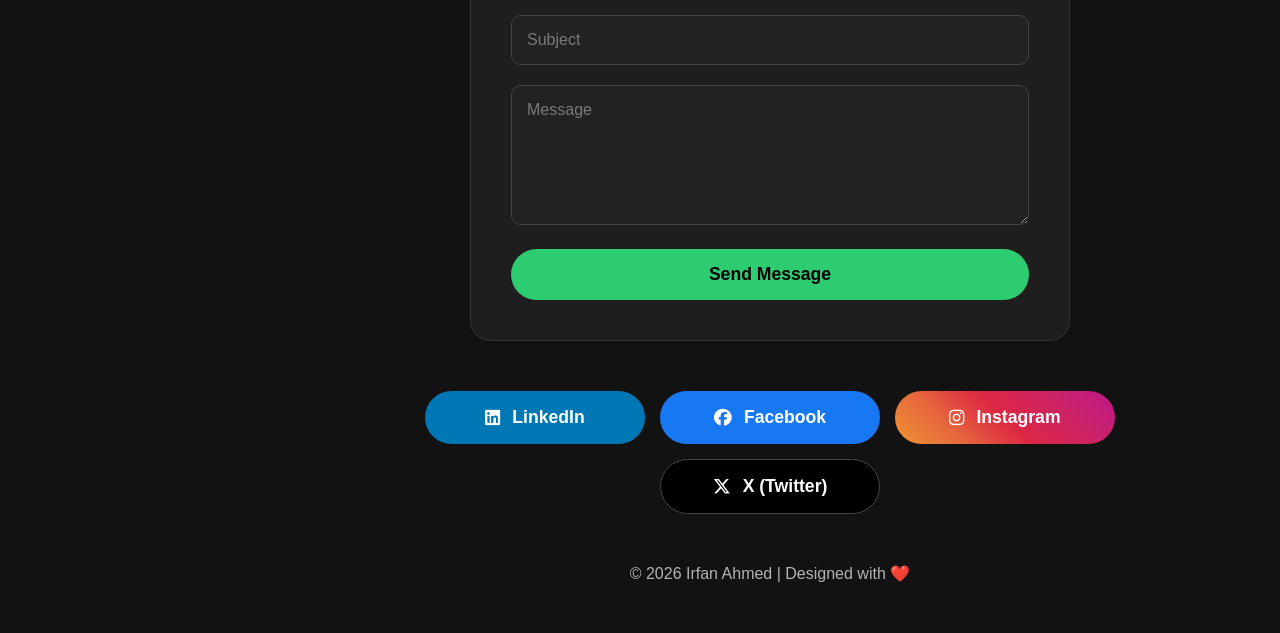
==== commit 43dcdedc: "update" ====
--- a/index.html
+++ b/index.html
@@ -4,8 +4,16 @@
     <meta charset="UTF-8">
     <meta name="viewport" content="width=device-width, initial-scale=1.0">
     <title>Irfan Ahmed | Portfolio</title>
+
+    <meta property="og:type" content="website">
+    <meta property="og:url" content="https://irfan-ahmed-ofc.github.io/My-Portfolio/">
+    <meta property="og:title" content="Irfan Ahmed | Portfolio">
+    <meta property="og:description" content="I am a dedicated Aspiring Software Developer with a deep passion for building digital solutions.">
+    <meta property="og:image" content="https://irfan-ahmed-ofc.github.io/My-Portfolio/image/photo.png">
+
     <link rel="stylesheet" href="style.css">
     <link rel="stylesheet" href="https://cdnjs.cloudflare.com/ajax/libs/font-awesome/6.4.0/css/all.min.css">
+    <meta name="google-site-verification" content="t-ocz1f3PVwGFz62fhoj3snzIDfKo_TAQEWem4PE8AU" />
 </head>
 <body>
 
@@ -170,44 +178,62 @@
                 </div>
             </section>
 
-             <section id="contact" class="section reduced-gap">
+            <section id="contact" class="section reduced-gap">
                 <h2 class="section-title">Contact Me</h2> 
                 <div class="contact-container">
-                <form action="https://formspree.io/f/xbdwjrvw" method="POST" class="contact-form">
-                    <div class="input-group">
-                        <input type="text" name="name" placeholder="Your Name" required>
-                    </div>
-                    <div class="input-group">
-                        <input type="email" name="email" placeholder="Your Email" required>
-                    </div>
-                    <div class="input-group">
-                        <input type="text" name="subject" placeholder="Subject" required>
-                    </div>
-                    <div class="input-group">
-                        <textarea name="message" placeholder="Message" rows="6" required></textarea>
-                    </div>
-                    <button type="submit" class="btn btn-fill submit-btn">Send Message</button>
-                </form>
-                <div class="social-wrapper">
-                    <a href="https://linkedin.com/in/irfan-ahmed-ofc" target="_blank" class="social-btn linkedin">
-                        <i class="fab fa-linkedin"></i> LinkedIn
-                    </a>
-                    <a href="https://facebook.com/irfanahmed.ofc" target="_blank" class="social-btn facebook">
-                        <i class="fab fa-facebook"></i> Facebook
-                    </a>
-                    <a href="https://instagram.com/irfanahmed.ofc" target="_blank" class="social-btn instagram">
-                        <i class="fab fa-instagram"></i> Instagram
-                    </a>
-                    <a href="https://x.com/Irfan_ahmed_ofc" target="_blank" class="social-btn x-twitter">
-                        <i class="fab fa-x-twitter"></i> X (Twitter)
-                    </a>
-                </div>
-                </div>
-
-                <footer class="footer">
-                    <p>© 2026 Irfan Ahmed | Designed with ❤️</p>
-                </footer>
-             </section>
+                    <form id="portfolio-form" class="contact-form">
+                        <div class="input-group">
+                            <input type="text" name="name" placeholder="Your Name" required>
+                        </div>
+                        <div class="input-group">
+                            <input type="email" name="email" placeholder="Your Email" required>
+                        </div>
+                        <div class="input-group">
+                            <input type="text" name="subject" placeholder="Subject" required>
+                        </div>
+                        <div class="input-group">
+                            <textarea name="message" placeholder="Message" rows="6" required></textarea>
+                        </div>
+                        <button type="submit" id="submit-btn" class="btn btn-fill submit-btn">Send Message</button>
+                    </form>
+
+                    <div id="form-status" class="success-box" style="display: none;">
+                        <div class="success-icon">
+                            <i class="fas fa-paper-plane"></i>
+                        </div>
+                        <h2>Message Sent!</h2>
+                        <p>Thank you for reaching out. Irfan will get back to you shortly.</p>
+            
+                        <div class="success-btn-group">
+                            <a href="#home" class="btn btn-outline" onclick="resetForm()">
+                                 <i class="fas fa-home"></i> Back to home
+                            </a>
+                        <button class="btn btn-fill" onclick="resetForm()">
+                                <i class="fas fa-redo"></i>  Send another
+                         </button>
+                        </div>
+                    </div>
+
+                    <div class="social-wrapper">
+                        <a href="https://linkedin.com/in/irfan-ahmed-ofc" target="_blank" class="social-btn linkedin">
+                            <i class="fab fa-linkedin"></i> LinkedIn
+                        </a>
+                        <a href="https://facebook.com/irfanahmed.ofc" target="_blank" class="social-btn facebook">
+                            <i class="fab fa-facebook"></i> Facebook
+                        </a>
+                        <a href="https://instagram.com/irfanahmed.ofc" target="_blank" class="social-btn instagram">
+                            <i class="fab fa-instagram"></i> Instagram
+                        </a>
+                        <a href="https://x.com/Irfan_ahmed_ofc" target="_blank" class="social-btn x-twitter">
+                            <i class="fab fa-x-twitter"></i> X (Twitter)
+                        </a>
+                    </div>
+
+                    <footer class="footer">
+                        <p>© 2026 Irfan Ahmed | Designed with ❤️</p>
+                    </footer>
+                </div>
+            </section>
 
         </main>
     </div>
--- a/style.css
+++ b/style.css
@@ -129,7 +129,6 @@
     .hero-text h1 { font-size: 2.8rem; }
 }
 
-
 .contact-form {background: var(--card-bg); padding: 40px; border-radius: 20px; border: 1px solid #333; max-width: 600px; margin: 0 auto 30px auto; transition: var(--transition);}
 .contact-form:hover { border-color: var(--primary); }
 .input-group { margin-bottom: 20px;}
@@ -145,4 +144,22 @@
     .contact-form {
         padding: 25px 15px;
     }
+}
+
+.success-box { text-align: center; padding: 50px 20px; background: var(--card-bg); border-radius: 20px; border: 1px solid var(--primary); margin-bottom: 40px;  animation: fadeIn 0.6s ease-out; }
+
+.success-icon i { font-size: 60px; color: var(--primary); margin-bottom: 20px; }
+
+.success-btn-group { display: flex; gap: 15px; justify-content: center; flex-wrap: wrap; margin-top: 25px; }
+
+.social-wrapper { display: flex; justify-content: center; gap: 15px; flex-wrap: wrap; margin-top: 20px; padding-top: 20px; }
+
+@keyframes fadeIn {
+    from { opacity: 0; transform: translateY(-10px); }
+    to { opacity: 1; transform: translateY(0); }
+}
+@media (max-width: 576px) {
+    .success-btn-group { flex-direction: column; align-items: center; }
+    .success-btn-group .btn { width: 100%; max-width: 250px; }
+    .success-box { padding: 30px 15px; }
 }
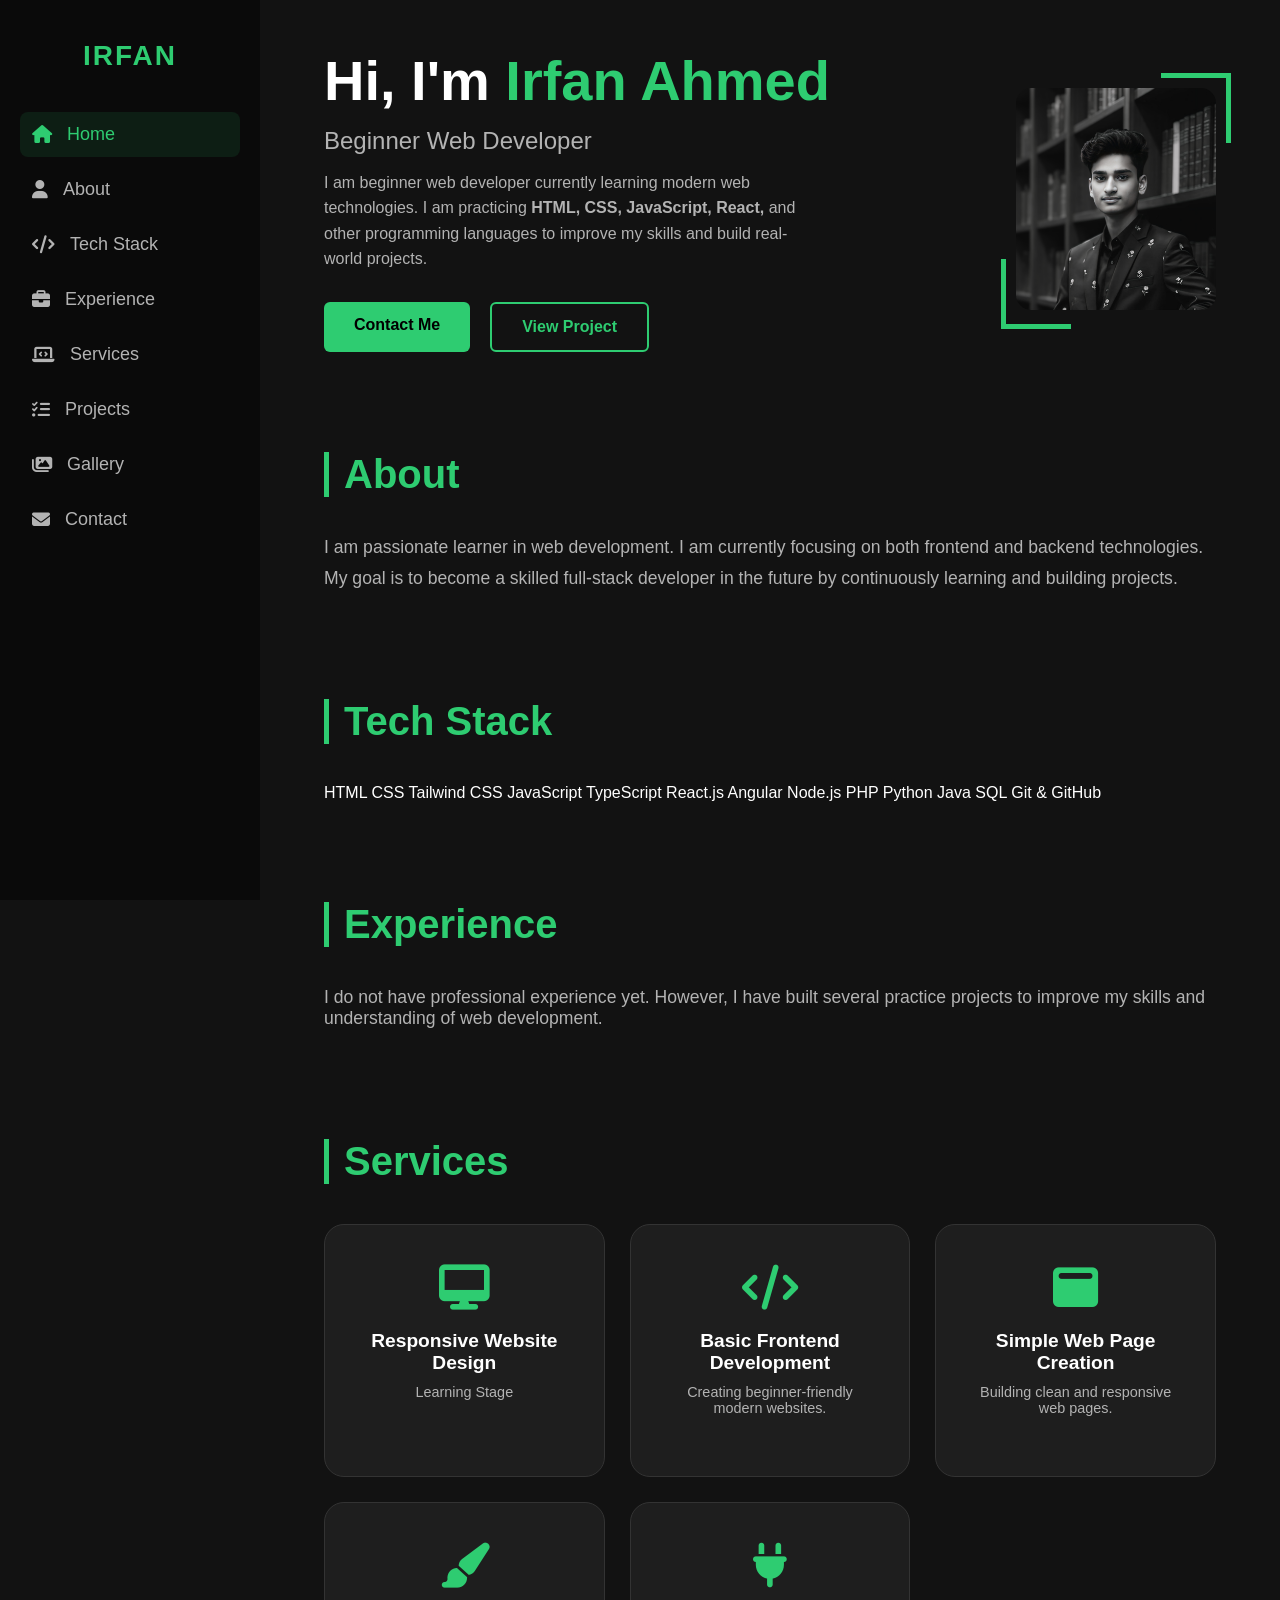
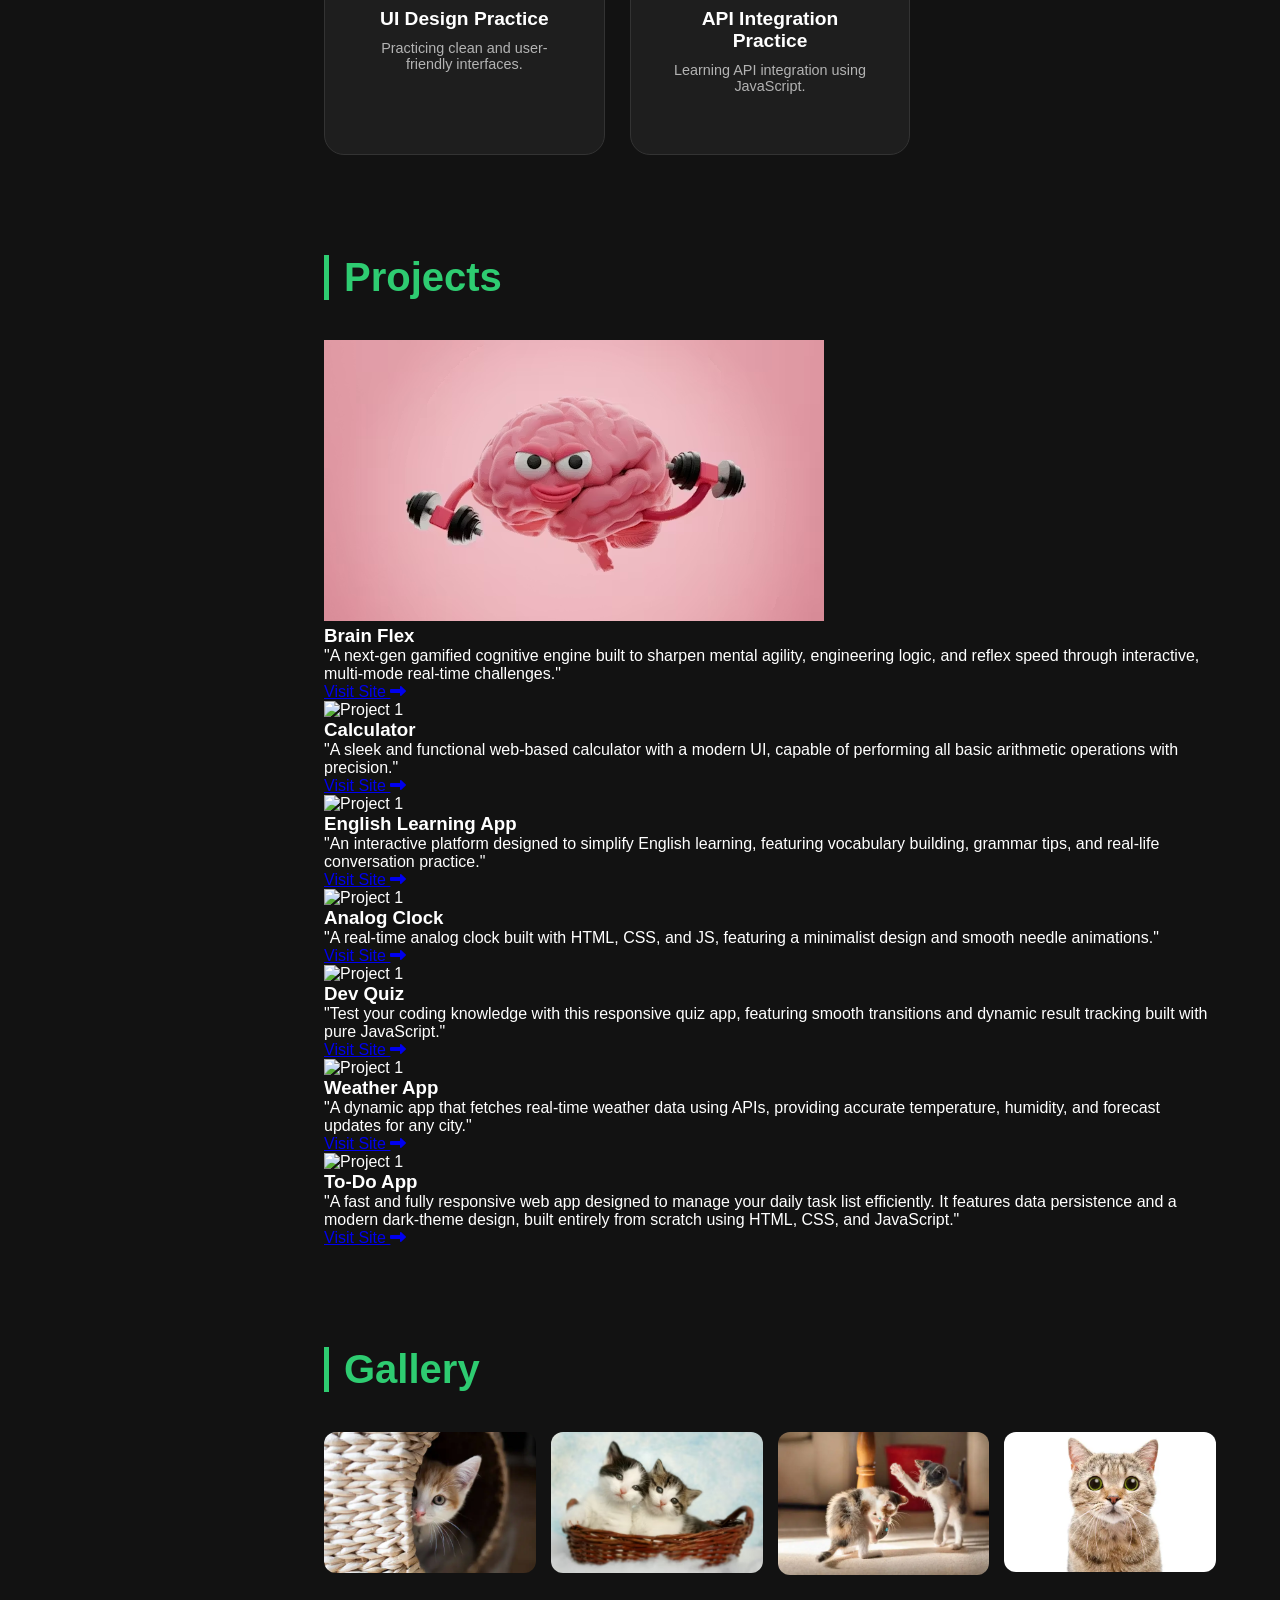
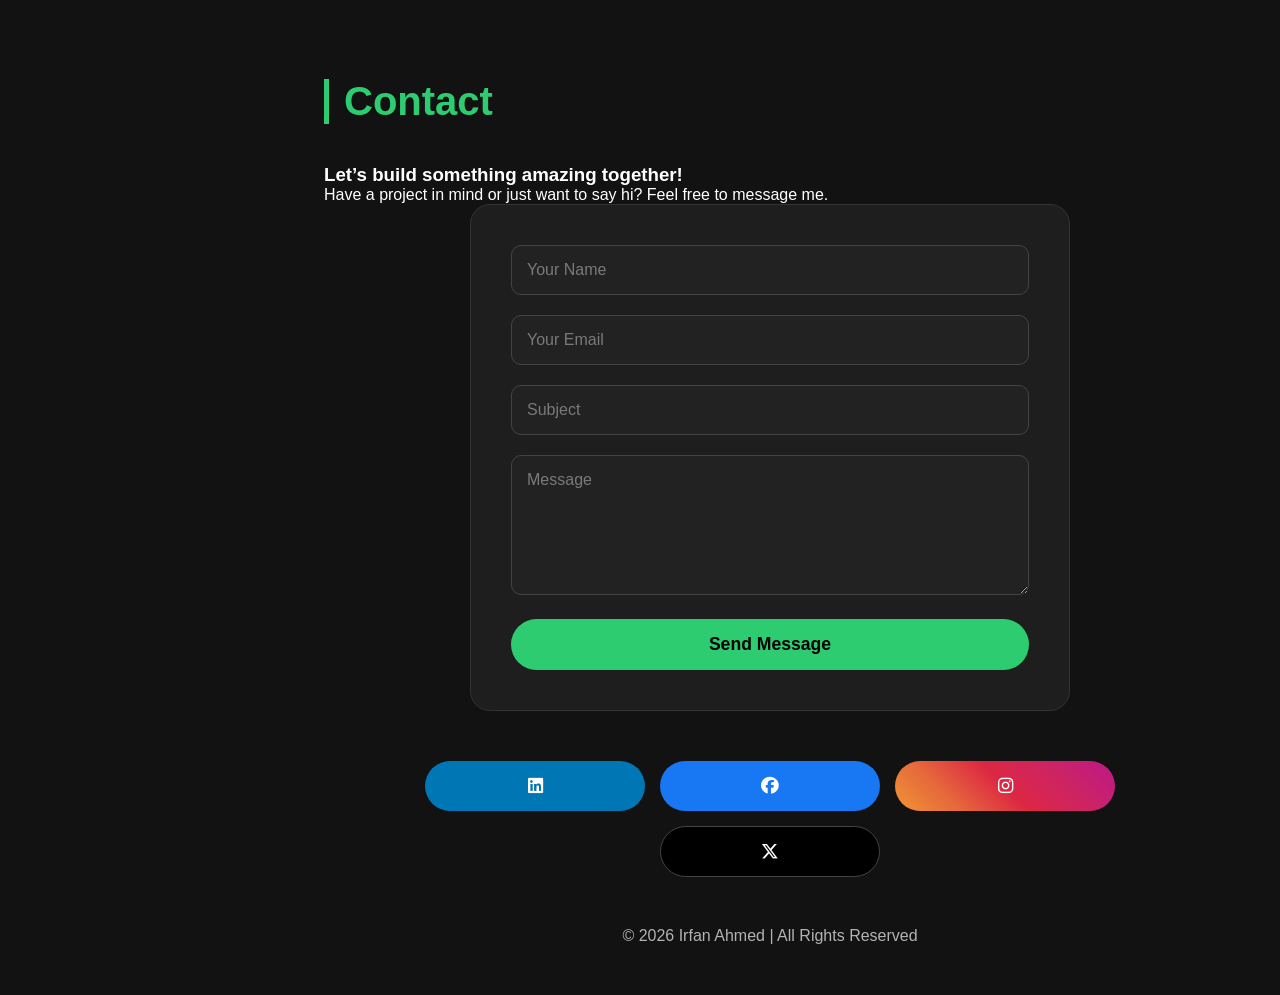
==== commit dee0919b: "update" ====
--- a/index.html
+++ b/index.html
@@ -1,18 +1,18 @@
 <!DOCTYPE html>
 <html lang="en">
 <head>
-    <meta charset="UTF-8">
-    <meta name="viewport" content="width=device-width, initial-scale=1.0">
+    <meta charset="UTF-8" />
+    <meta name="viewport" content="width=device-width, initial-scale=1.0" />
     <title>Irfan Ahmed | Portfolio</title>
 
     <meta property="og:type" content="website">
     <meta property="og:url" content="https://irfan-ahmed-ofc.github.io/My-Portfolio/">
     <meta property="og:title" content="Irfan Ahmed | Portfolio">
-    <meta property="og:description" content="I am a dedicated Aspiring Software Developer with a deep passion for building digital solutions.">
+    <meta property="og:description" content="Beginner Web Developer learning modern web technologies and building real-world projects.">
     <meta property="og:image" content="https://irfan-ahmed-ofc.github.io/My-Portfolio/image/photo.png">
 
     <link rel="stylesheet" href="style.css">
-    <link rel="stylesheet" href="https://cdnjs.cloudflare.com/ajax/libs/font-awesome/6.4.0/css/all.min.css">
+    <link rel="stylesheet" href="https://cdnjs.cloudflare.com/ajax/libs/font-awesome/6.6.0/css/all.min.css">
     <meta name="google-site-verification" content="t-ocz1f3PVwGFz62fhoj3snzIDfKo_TAQEWem4PE8AU" />
 </head>
 <body>
@@ -22,222 +22,345 @@
     </div>
 
     <div class="container">
+
         <nav class="sidebar" id="sidebar">
             <div class="logo">IRFAN</div>
             <ul>
                 <li class="active"><a href="#home"><i class="fas fa-home"></i> Home</a></li>
-                <li><a href="#about"><i class="fas fa-user"></i> About Me</a></li>
+                <li><a href="#about"><i class="fas fa-user"></i> About</a></li>
+                <li><a href="#skills"><i class="fas fa-code"></i> Tech Stack</a></li>
                 <li><a href="#experience"><i class="fas fa-briefcase"></i> Experience</a></li>
-                <li><a href="#services"><i class="fas fa-laptop-code"></i> Services</a></li>
-                <li><a href="#skills"><i class="fas fa-laptop-code"></i> Skills</a></li>
+                <li><a href="#services"><i class="fas fa-laptop-code"></i> Services</a></li> 
+                <li><a href="#projects"><i class="fas fa-tasks"></i> Projects</a></li>
                 <li><a href="#gallery"><i class="fas fa-images"></i> Gallery</a></li>
-                <li><a href="#contact"><i class="fas fa-envelope"></i> Contact Me</a></li>
+                <li><a href="#contact"><i class="fas fa-envelope"></i> Contact</a></li>
             </ul>
         </nav>
 
         <main class="content">
-            
+
             <section id="home" class="section reduced-gap">
                 <div class="hero-wrapper">
+
                     <div class="hero-text">
-                        <h1>Hi! I'm <span>Irfan Ahmed</span></h1>
-                        <h3>Aspiring Software Developer</h3>
-                        <p>Learning Python & Web Development | Passionate About Coding.</p>
+                        <h1>Hi, I'm <span>Irfan Ahmed</span></h1>
+
+                        <h3>Beginner Web Developer</h3>
+
+                        <p>
+                            I am beginner web developer currently learning modern web technologies.
+                            I am practicing <strong>HTML, CSS, JavaScript, React,</strong> and other programming languages
+                            to improve my skills and build real-world projects.
+                        </p>
+
                         <div class="btn-group">
-                            <a href="#contact" class="btn btn-fill">Hire Me</a>
-                            <a href="#contact" class="btn btn-outline">Contact Me</a>
-                        </div>
-                    </div>
+                            <a href="#contact" class="btn btn-fill">Contact Me</a>
+                            <a href="#projects" class="btn btn-outline">View Project</a>
+                        </div>
+                    </div>
+
                     <div class="hero-img">
                         <div class="img-box">
-                            <img src="image/photo.png" alt="">
+                            <img src="image/photo.png" alt="Irfan Ahmed">
+
                             <div class="frame top-right"></div>
                             <div class="frame bottom-left"></div>
                         </div>
                     </div>
+
                 </div>
             </section>
 
             <section id="about" class="section reduced-gap">
-                <h2 class="section-title">About Me</h2>
+
+                <h2 class="section-title">About</h2>
+
                 <div class="about-card">
-                    <p>I am a dedicated <strong>Aspiring Software Developer</strong> with a deep passion for building digital solutions. My journey started with a curiosity for how things work behind the screen, which led me to dive deep into <strong>Python</strong> and <strong>Web Development</strong>.</p>
-                    <p>Currently, I am focused on mastering modern frameworks and writing clean, efficient code. I love solving complex problems and turning creative ideas into functional reality.</p>
-                </div>
-            </section>
+
+                    <p>
+                        I am passionate learner in web development.
+                        I am currently focusing on both frontend and backend technologies.
+                    </p>
+
+                    <p>
+                        My goal is to become a skilled full-stack developer in the future
+                        by continuously learning and building projects.
+                    </p>
+
+                </div>
+            </section>
+
+            <section id="skills" class="section reduced-gap">
+                    <h2 class="section-title">Tech Stack</h2>
+                       
+                    <div class="skills-flex">
+                        <span class="skill-pill">HTML</span>
+                        <span class="skill-pill">CSS</span>
+                        <span class="skill-pill">Tailwind CSS</span>
+                        <span class="skill-pill">JavaScript</span>
+                        <span class="skill-pill">TypeScript</span>
+                        <span class="skill-pill">React.js</span>
+                        <span class="skill-pill">Angular</span>
+                        <span class="skill-pill">Node.js</span>
+                        <span class="skill-pill">PHP</span>
+                        <span class="skill-pill">Python</span>
+                        <span class="skill-pill">Java</span>
+                        <span class="skill-pill">SQL</span>
+                        <span class="skill-pill">Git & GitHub</span>
+                    </div>
+
+            </section> 
 
             <section id="experience" class="section reduced-gap">
+
                 <h2 class="section-title">Experience</h2>
+
+                <div class="about-card">
+                    <p>
+                        I do not have professional experience yet.
+                        However, I have built several practice projects to improve my skills
+                        and understanding of web development.
+                    </p>
+                </div>
+
+            </section>     
+
+            <section id="services" class="section reduced-gap">
+
+                <h2 class="section-title">Services</h2>
+
                 <div class="services-grid">
-                    <div class="service-card">
-                        <i class="fas fa-laptop-code"></i>
-                        <h3>Portfolio Website</h3>
-                        <p>Designed and developed a responsive personal portfolio using HTML, CSS, and JavaScript. Implemented modern UI and sidebar navigation.</p>
-                    </div>
-                    <div class="service-card">
-                        <i class="fab fa-python"></i>
-                        <h3>Python Projects</h3>
-                        <p>Built automation scripts and logic-based programs using Python. Focused on writing clean and efficient code.</p>
-                    </div>
+
+                    <div class="service-card">
+                        <i class="fas fa-desktop"></i>
+                        <h3>Responsive Website Design</h3>
+                        <p>Learning Stage</p>
+                    </div>
+
                     <div class="service-card">
                         <i class="fas fa-code"></i>
-                        <h3>Web Development Practice</h3>
-                        <p>Creating responsive layouts and improving UI/UX skills through hands-on frontend projects and modern styling.</p>
-                    </div>
-                    <div class="service-card">
-                        <i class="fas fa-brain"></i>
-                        <h3>Problem Solving</h3>
-                        <p>Solving algorithmic problems using Python to improve analytical thinking and data structure knowledge.</p>
-                    </div>
-                </div>
-            </section>
-
-            <section id="services" class="section reduced-gap">
-                <h2 class="section-title">Services</h2>
-                <div class="services-grid">
-                    <div class="service-card">
-                        <i class="fab fa-python"></i>
-                        <h3>Python Dev</h3>
-                        <p>Building scripts, automation tools, and backend logic.</p>
-                    </div>
-                    <div class="service-card">
-                        <i class="fas fa-code"></i>
-                        <h3>Web Development</h3>
-                        <p>Creating responsive and modern websites using HTML, CSS, JS.</p>
-                    </div>
-                    <div class="service-card">
-                        <i class="fas fa-terminal"></i>
-                        <h3>Problem Solving</h3>
-                        <p>Solving complex algorithms and logic-based challenges.</p>
-                    </div>
-                </div>
-            </section>
-
-            <section id="skills" class="section reduced-gap">
-                <h2 class="section-title">Skills</h2>
-                <div class="skills-grid">
-                    <div class="skill-card">
-                        <div class="skill-icon"><i class="fab fa-python"></i></div>
-                        <h3>Python & Django</h3>
-                        <p>Backend, Web Apps, Automation</p>
-                        <div class="skill-progress">
-                            <div class="progress" style="width: 85%;"></div>
-                        </div>
-                        <span class="percent">85%</span>
-                    </div>
-
-                    <div class="skill-card">
-                        <div class="skill-icon"><i class="fas fa-code"></i></div>
-                        <h3>HTML, CSS, JS</h3>
-                        <p>Modern & Interactive Frontend</p>
-                        <div class="skill-progress">
-                            <div class="progress" style="width: 90%;"></div>
-                        </div>
-                        <span class="percent">90%</span>
-                    </div>
-
-                    <div class="skill-card">
-                        <div class="skill-icon"><i class="fas fa-mobile-alt"></i></div>
-                        <h3>Responsive Design</h3>
-                        <p>Bootstrap, Tailwind, Grid/Flex</p>
-                        <div class="skill-progress">
-                            <div class="progress" style="width: 95%;"></div>
-                        </div>
-                        <span class="percent">95%</span>
-                    </div>
-
-                    <div class="skill-card">
-                        <div class="skill-icon"><i class="fas fa-brain"></i></div>
-                        <h3>DSA & Logic</h3>
-                        <p>Problem Solving & Algorithms</p>
-                        <div class="skill-progress">
-                            <div class="progress" style="width: 75%;"></div>
-                        </div>
-                        <span class="percent">75%</span>
-                    </div>
-
-                    <div class="skill-card">
-                        <div class="skill-icon"><i class="fab fa-github"></i></div>
-                        <h3>Git & GitHub</h3>
-                        <p>Version Control & Collaboration</p>
-                        <div class="skill-progress">
-                            <div class="progress" style="width: 80%;"></div>
-                        </div>
-                        <span class="percent">80%</span>
-                     </div>
-                </div>
+                        <h3>Basic Frontend Development</h3>
+                        <p>Creating beginner-friendly modern websites.</p>
+                    </div>
+
+                    <div class="service-card">
+                        <i class="fas fa-window-maximize"></i>
+                        <h3>Simple Web Page Creation</h3>
+                        <p>Building clean and responsive web pages.</p>
+                    </div>
+
+                    <div class="service-card">
+                        <i class="fas fa-paint-brush"></i>
+                        <h3>UI Design Practice</h3>
+                        <p>Practicing clean and user-friendly interfaces.</p>
+                    </div>
+
+                    <div class="service-card">
+                        <i class="fas fa-plug"></i>
+                        <h3>API Integration Practice</h3>
+                        <p>Learning API integration using JavaScript.</p>
+                    </div>
+
+                </div>
+
+            </section>
+
+            <section id="projects" class="section reduced-gap">
+                <h2 class="section-title">Projects</h2>
+                <div class="project-container">
+
+                    <div class="project-card">
+                        <img src="image/brain.png" alt="Project 1" class="project-img">
+                        <div class="project-overlay">
+                            <h3 class="project-title">Brain Flex</h3>
+                            <p class="project-desc">"A next-gen gamified cognitive engine built to sharpen mental agility, engineering logic, and reflex speed through interactive, multi-mode real-time challenges."</p>
+                            <a href=" https://irfan-ahmed-ofc.github.io/Brain-Flex/" target="_blank" class="custom-visit-btn">
+                             Visit Site <i class="fas fa-long-arrow-alt-right"></i>
+                            </a>
+                        </div>
+                    </div>
+                    <div class="project-card">
+                        <img src="image/calculator.png" alt="Project 1" class="project-img">
+                        <div class="project-overlay">
+                            <h3 class="project-title">Calculator</h3>
+                            <p class="project-desc">"A sleek and functional web-based calculator with a modern UI, capable of performing all basic arithmetic operations with precision."</p>
+                            <a href="https://irfan-ahmed-ofc.github.io/Calculator/" target="_blank" class="custom-visit-btn">
+                             Visit Site <i class="fas fa-long-arrow-alt-right"></i>
+                            </a>
+                        </div>
+                    </div>
+
+                    <div class="project-card">
+                        <img src="image/english.png" alt="Project 1" class="project-img">
+                        <div class="project-overlay">
+                            <h3 class="project-title">English Learning App</h3>
+                            <p class="project-desc">"An interactive platform designed to simplify English learning, featuring vocabulary building, grammar tips, and real-life conversation practice."</p>
+                            <a href="https://irfan-ahmed-ofc.github.io/English-Janala/" target="_blank" class="custom-visit-btn">
+                             Visit Site <i class="fas fa-long-arrow-alt-right"></i>
+                            </a>
+                        </div>
+                    </div>
+
+                    <div class="project-card">
+                        <img src="image/clock.png" alt="Project 1" class="project-img">
+                        <div class="project-overlay">
+                            <h3 class="project-title">Analog Clock</h3>
+                            <p class="project-desc">"A real-time analog clock built with HTML, CSS, and JS, featuring a minimalist design and smooth needle animations."</p>
+                            <a href="https://irfan-ahmed-ofc.github.io/Analog-Clock/" target="_blank" class="custom-visit-btn">
+                             Visit Site <i class="fas fa-long-arrow-alt-right"></i>
+                            </a>
+                        </div>
+                    </div>
+
+                    <div class="project-card">
+                        <img src="image/quiz.png" alt="Project 1" class="project-img">
+                        <div class="project-overlay">
+                            <h3 class="project-title">Dev Quiz</h3>
+                            <p class="project-desc">"Test your coding knowledge with this responsive quiz app, featuring smooth transitions and dynamic result tracking built with pure JavaScript."</p>
+                            <a href="https://irfan-ahmed-ofc.github.io/Dev-Quiz/" target="_blank" class="custom-visit-btn">
+                             Visit Site <i class="fas fa-long-arrow-alt-right"></i>
+                            </a>
+                        </div>
+                    </div>
+                    <div class="project-card">
+                        <img src="image/weather.png" alt="Project 1" class="project-img">
+                        <div class="project-overlay">
+                            <h3 class="project-title">Weather App</h3>
+                            <p class="project-desc">"A dynamic app that fetches real-time weather data using APIs, providing accurate temperature, humidity, and forecast updates for any city."</p>
+                            <a href="https://irfan-ahmed-ofc.github.io/Weather-Apps/" target="_blank" class="custom-visit-btn">
+                             Visit Site <i class="fas fa-long-arrow-alt-right"></i>
+                            </a>
+                        </div>
+                    </div>
+                    <div class="project-card">
+                        <img src="image/to-do-app.png" alt="Project 1" class="project-img">
+                        <div class="project-overlay">
+                            <h3 class="project-title">To-Do App</h3>
+                            <p class="project-desc">"A fast and fully responsive web app designed to manage your daily task list efficiently. It features data persistence and a modern dark-theme design, built entirely from scratch using HTML, CSS, and JavaScript."</p>
+                            <a href="https://irfan-ahmed-ofc.github.io/To-Do-App/" target="_blank" class="custom-visit-btn">
+                             Visit Site <i class="fas fa-long-arrow-alt-right"></i>
+                            </a>
+                        </div>
+                    </div>
+
+                </div>
+
             </section>
 
             <section id="gallery" class="section reduced-gap">
+
                 <h2 class="section-title">Gallery</h2>
+
                 <div class="gallery-grid">
-                    <div class="gallery-item"><img src="image/cat.png" alt="Work 1"></div>
-                    <div class="gallery-item"><img src="image/cat2.png" alt="Work 2"></div>
-                    <div class="gallery-item"><img src="image/cat3.png" alt="Work 3"></div>
-                    <div class="gallery-item"><img src="image/cat4.png" alt="Work 4"></div>
-                </div>
+
+                    <div class="gallery-item">
+                        <img src="image/cat.png" alt="">
+                    </div>
+
+                    <div class="gallery-item">
+                        <img src="image/cat2.png" alt="">
+                    </div>
+
+                    <div class="gallery-item">
+                        <img src="image/cat3.png" alt="">
+                    </div>
+
+                    <div class="gallery-item">
+                        <img src="image/cat4.png" alt="">
+                    </div>
+
+                </div>
+
             </section>
 
             <section id="contact" class="section reduced-gap">
-                <h2 class="section-title">Contact Me</h2> 
+
+                <h2 class="section-title">Contact</h2>
+
                 <div class="contact-container">
+                    <div class="contact-header">
+                        <h3 class="contact-h3">Let’s build something amazing together!</h3>
+                        <p class="contact-p">Have a project in mind or just want to say hi? Feel free to message me.</p>
+                    </div>
+
                     <form id="portfolio-form" class="contact-form">
+
                         <div class="input-group">
                             <input type="text" name="name" placeholder="Your Name" required>
                         </div>
+
                         <div class="input-group">
                             <input type="email" name="email" placeholder="Your Email" required>
                         </div>
+
                         <div class="input-group">
                             <input type="text" name="subject" placeholder="Subject" required>
                         </div>
+
                         <div class="input-group">
-                            <textarea name="message" placeholder="Message" rows="6" required></textarea>
-                        </div>
-                        <button type="submit" id="submit-btn" class="btn btn-fill submit-btn">Send Message</button>
+                            <textarea name="message" rows="6" placeholder="Message" required></textarea>
+                        </div>
+
+                        <button type="submit" class="btn btn-fill submit-btn" id="submit-btn">
+                            Send Message
+                        </button>
+
                     </form>
 
-                    <div id="form-status" class="success-box" style="display: none;">
+                    <div id="form-status" class="success-box" style="display:none;">
                         <div class="success-icon">
                             <i class="fas fa-paper-plane"></i>
                         </div>
+
                         <h2>Message Sent!</h2>
-                        <p>Thank you for reaching out. Irfan will get back to you shortly.</p>
-            
+
+                        <p>Thank you for contacting me.</p>
+
                         <div class="success-btn-group">
+
                             <a href="#home" class="btn btn-outline" onclick="resetForm()">
-                                 <i class="fas fa-home"></i> Back to home
-                            </a>
-                        <button class="btn btn-fill" onclick="resetForm()">
-                                <i class="fas fa-redo"></i>  Send another
-                         </button>
+                                Back Home
+                            </a>
+
+                            <button class="btn btn-fill" onclick="resetForm()">
+                                Send Another
+                            </button>
+
                         </div>
                     </div>
 
                     <div class="social-wrapper">
+
                         <a href="https://linkedin.com/in/irfan-ahmed-ofc" target="_blank" class="social-btn linkedin">
-                            <i class="fab fa-linkedin"></i> LinkedIn
+                            <i class="fab fa-linkedin"></i>
                         </a>
+
                         <a href="https://facebook.com/irfanahmed.ofc" target="_blank" class="social-btn facebook">
-                            <i class="fab fa-facebook"></i> Facebook
+                            <i class="fab fa-facebook"></i>
                         </a>
+
                         <a href="https://instagram.com/irfanahmed.ofc" target="_blank" class="social-btn instagram">
-                            <i class="fab fa-instagram"></i> Instagram
+                            <i class="fab fa-instagram"></i>
                         </a>
+
                         <a href="https://x.com/Irfan_ahmed_ofc" target="_blank" class="social-btn x-twitter">
-                            <i class="fab fa-x-twitter"></i> X (Twitter)
+                            <i class="fa-brands fa-x-twitter"></i>
                         </a>
+
                     </div>
 
                     <footer class="footer">
-                        <p>© 2026 Irfan Ahmed | Designed with ❤️</p>
+                        <p>© 2026 Irfan Ahmed | All Rights Reserved</p>
                     </footer>
-                </div>
+
+                </div>
+
             </section>
 
         </main>
     </div>
 
     <script src="script.js"></script>
+
 </body>
-</html>+</html>
